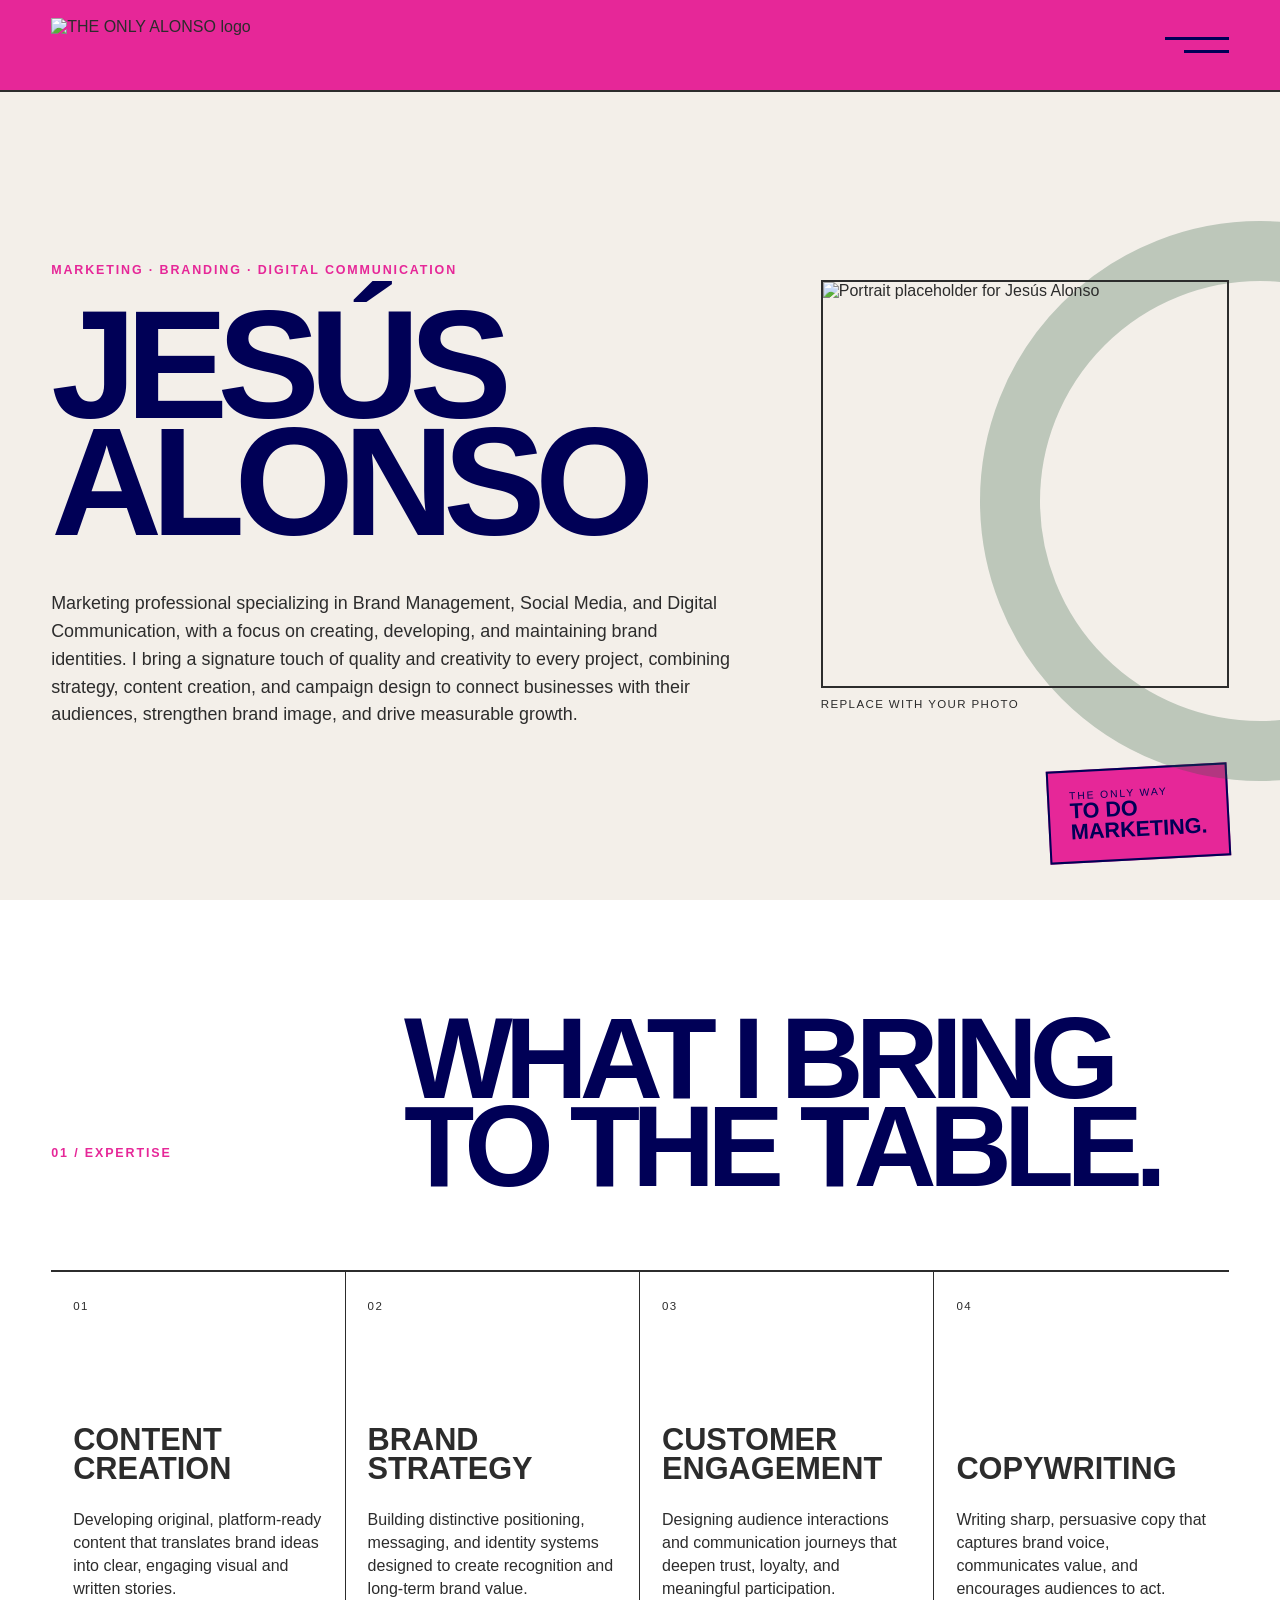
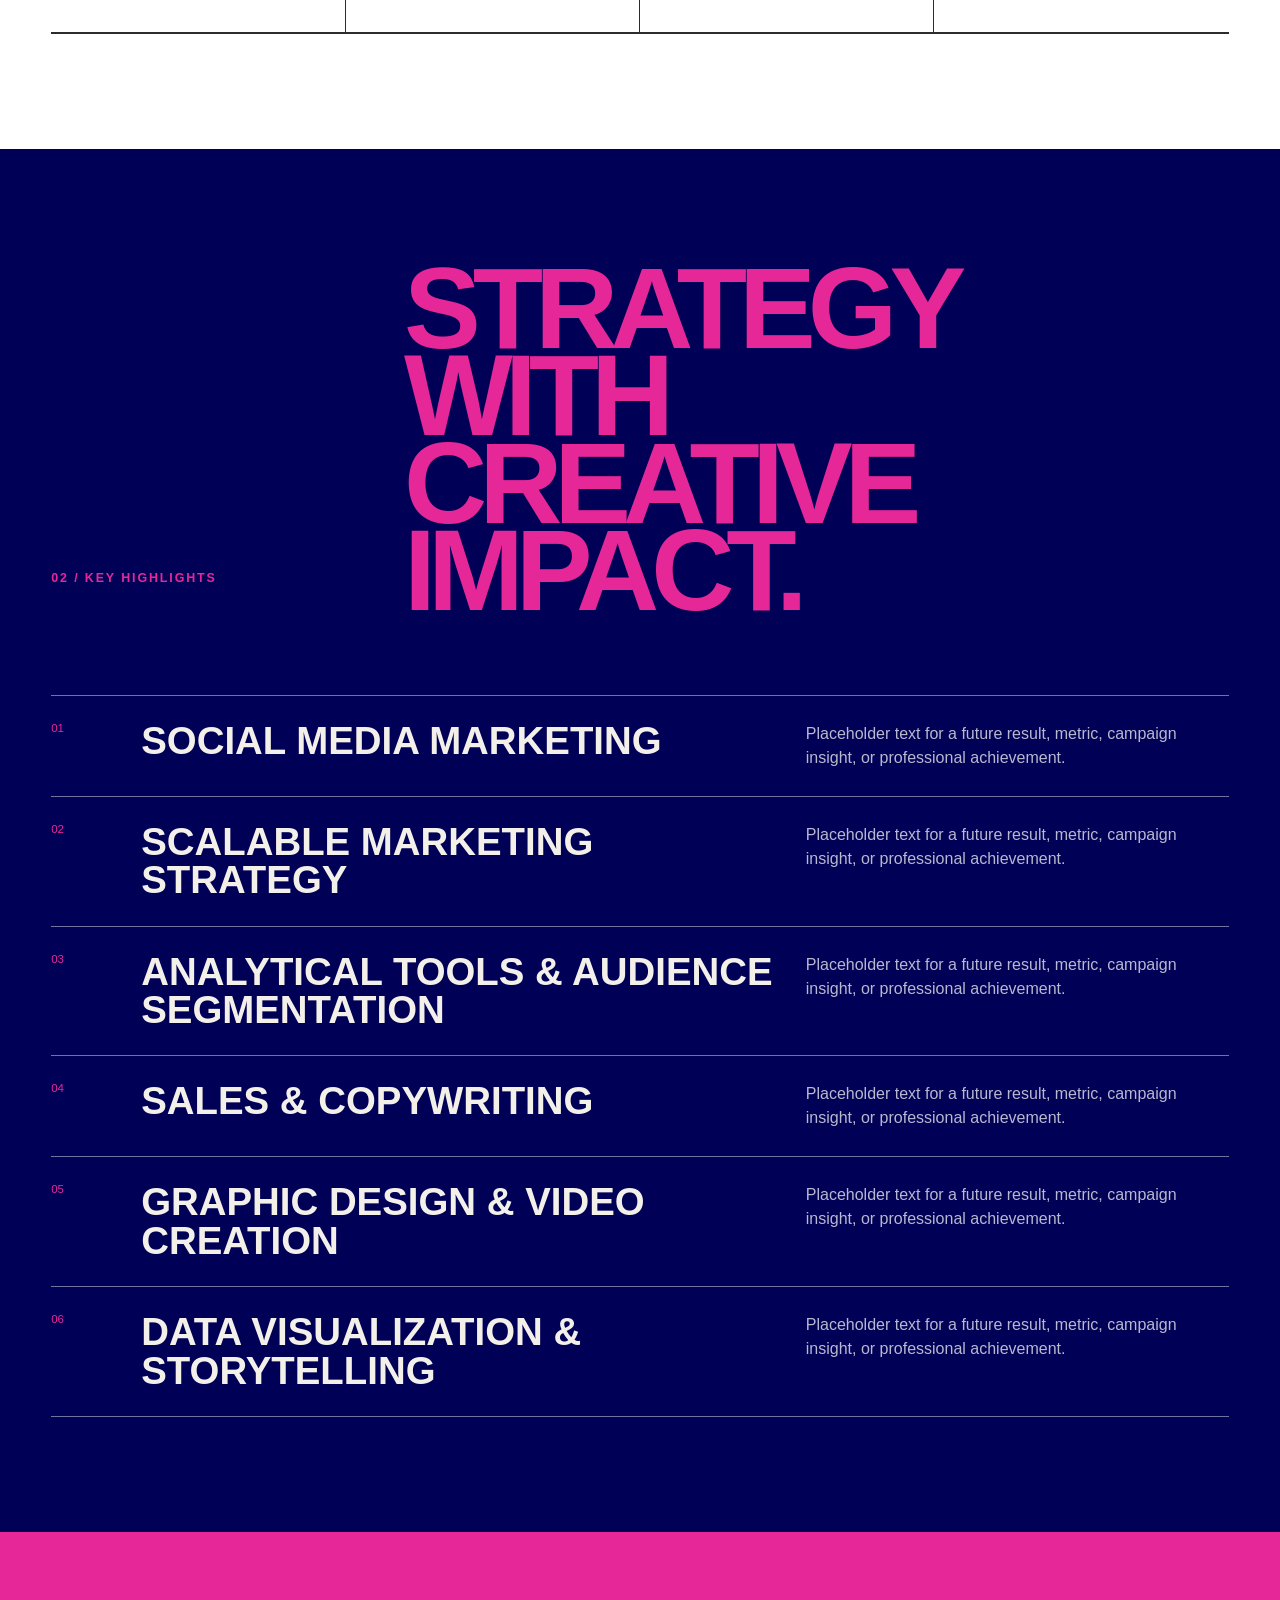
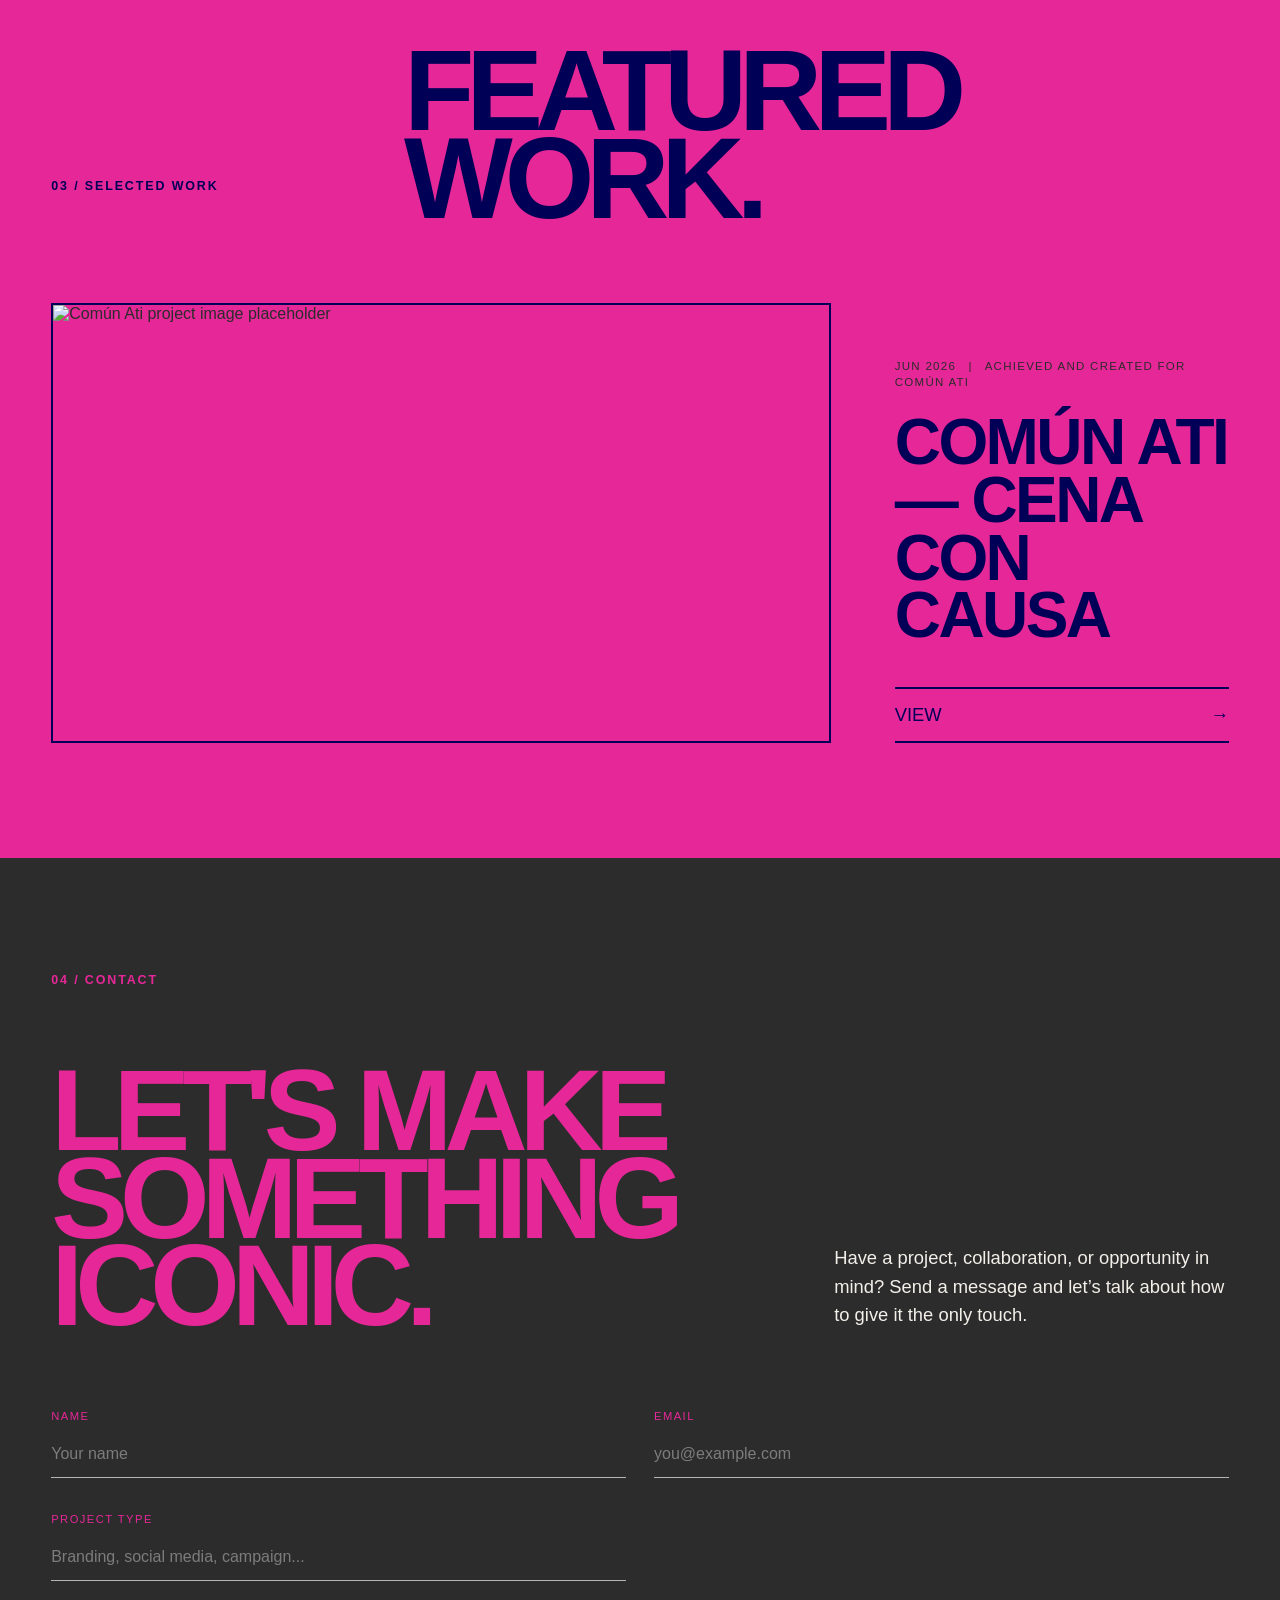
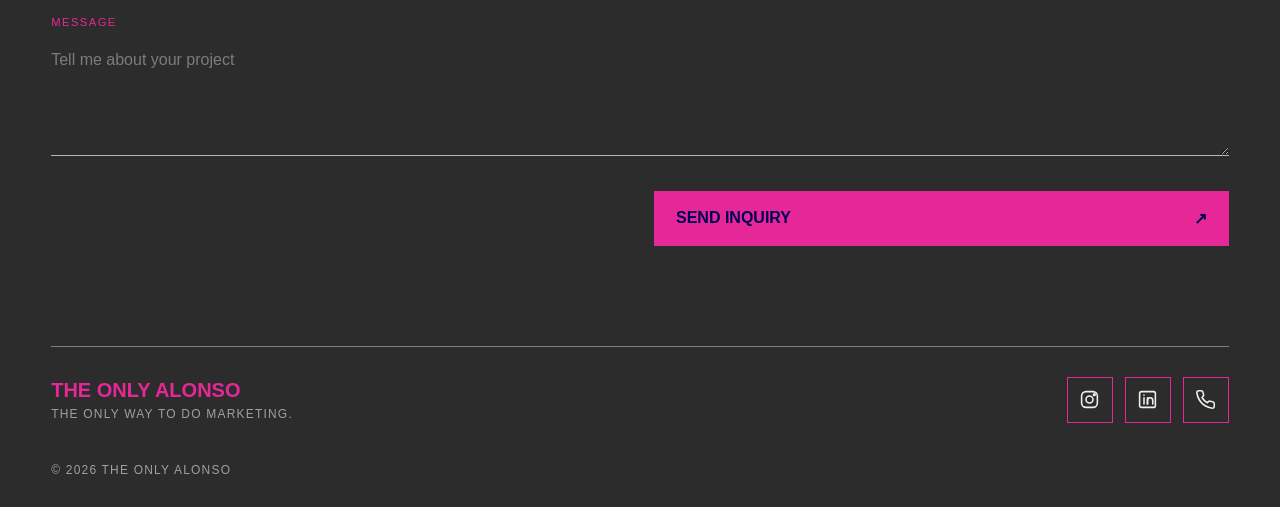
==== index.html @ 2a0485bc "Add files via upload" ====
<!DOCTYPE html>
<html lang="en">
<head>
    <meta charset="UTF-8">
    <meta name="viewport" content="width=device-width, initial-scale=1.0">
    <meta name="description" content="THE ONLY ALONSO — Marketing portfolio of Jesús Alonso.">
    <title>THE ONLY ALONSO | Marketing Portfolio</title>
    <link rel="icon" type="image/svg+xml" href="assets/favicon.svg">
    <link rel="stylesheet" href="styles.css">
</head>
<body>
    <header class="site-header">
        <a class="brand-mark" href="#home" aria-label="THE ONLY ALONSO home">
            <img src="assets/logo-placeholder.svg" alt="THE ONLY ALONSO logo">
        </a>

        <button class="menu-toggle" type="button" aria-label="Open menu" aria-expanded="false" aria-controls="site-menu">
            <span></span>
            <span></span>
        </button>

        <nav class="site-menu" id="site-menu" aria-hidden="true">
            <div class="menu-top">
                <p>THE ONLY ALONSO</p>
                <button class="menu-close" type="button" aria-label="Close menu">Close</button>
            </div>
            <div class="menu-links">
                <a href="#home">Home <span>01</span></a>
                <a href="#about">About <span>02</span></a>
                <a href="#media">Media <span>03</span></a>
                <a href="#work">My Work <span>04</span></a>
            </div>
            <p class="menu-slogan">The only way to do marketing.</p>
        </nav>
    </header>

    <main>
        <section class="hero section-shell" id="home">
            <div class="hero-copy">
                <p class="eyebrow">Marketing · Branding · Digital Communication</p>
                <h1>Jesús<br>Alonso</h1>
                <p class="hero-description">
                    Marketing professional specializing in Brand Management, Social Media, and Digital Communication, with a focus on creating, developing, and maintaining brand identities. I bring a signature touch of quality and creativity to every project, combining strategy, content creation, and campaign design to connect businesses with their audiences, strengthen brand image, and drive measurable growth.
                </p>
            </div>

            <div class="hero-image">
                <img src="assets/profile-placeholder.svg" alt="Portrait placeholder for Jesús Alonso">
                <span>Replace with your photo</span>
            </div>

            <div class="hero-stamp" aria-hidden="true">
                <span>THE ONLY WAY</span>
                <strong>TO DO<br>MARKETING.</strong>
            </div>
        </section>

        <section class="skills section-shell" id="about">
            <div class="section-heading">
                <p class="section-number">01 / Expertise</p>
                <h2>What I bring<br>to the table.</h2>
            </div>

            <div class="skills-grid">
                <article class="skill-card">
                    <span>01</span>
                    <h3>Content Creation</h3>
                    <p>Developing original, platform-ready content that translates brand ideas into clear, engaging visual and written stories.</p>
                </article>
                <article class="skill-card">
                    <span>02</span>
                    <h3>Brand Strategy</h3>
                    <p>Building distinctive positioning, messaging, and identity systems designed to create recognition and long-term brand value.</p>
                </article>
                <article class="skill-card">
                    <span>03</span>
                    <h3>Customer Engagement</h3>
                    <p>Designing audience interactions and communication journeys that deepen trust, loyalty, and meaningful participation.</p>
                </article>
                <article class="skill-card">
                    <span>04</span>
                    <h3>Copywriting</h3>
                    <p>Writing sharp, persuasive copy that captures brand voice, communicates value, and encourages audiences to act.</p>
                </article>
            </div>
        </section>

        <section class="highlights section-shell" id="media">
            <div class="section-heading dark-heading">
                <p class="section-number">02 / Key Highlights</p>
                <h2>Strategy with<br>creative impact.</h2>
            </div>

            <div class="highlight-list">
                <article>
                    <span>01</span>
                    <div>
                        <h3>Social Media Marketing</h3>
                        <p>Placeholder text for a future result, metric, campaign insight, or professional achievement.</p>
                    </div>
                </article>
                <article>
                    <span>02</span>
                    <div>
                        <h3>Scalable Marketing Strategy</h3>
                        <p>Placeholder text for a future result, metric, campaign insight, or professional achievement.</p>
                    </div>
                </article>
                <article>
                    <span>03</span>
                    <div>
                        <h3>Analytical Tools & Audience Segmentation</h3>
                        <p>Placeholder text for a future result, metric, campaign insight, or professional achievement.</p>
                    </div>
                </article>
                <article>
                    <span>04</span>
                    <div>
                        <h3>Sales & Copywriting</h3>
                        <p>Placeholder text for a future result, metric, campaign insight, or professional achievement.</p>
                    </div>
                </article>
                <article>
                    <span>05</span>
                    <div>
                        <h3>Graphic Design & Video Creation</h3>
                        <p>Placeholder text for a future result, metric, campaign insight, or professional achievement.</p>
                    </div>
                </article>
                <article>
                    <span>06</span>
                    <div>
                        <h3>Data Visualization & Storytelling</h3>
                        <p>Placeholder text for a future result, metric, campaign insight, or professional achievement.</p>
                    </div>
                </article>
            </div>
        </section>

        <section class="work section-shell" id="work">
            <div class="section-heading">
                <p class="section-number">03 / Selected Work</p>
                <h2>Featured<br>work.</h2>
            </div>

            <article class="featured-project">
                <a class="project-image" href="comun-ati.html" aria-label="View Común Ati - Cena con causa project">
                    <img src="assets/project-placeholder.svg" alt="Común Ati project image placeholder">
                </a>
                <div class="project-details">
                    <p class="project-meta">JUN 2026 <span>|</span> Achieved and created for Común Ati</p>
                    <h3>Común Ati — Cena con causa</h3>
                    <a class="project-link" href="comun-ati.html">View <span>→</span></a>
                </div>
            </article>
        </section>

        <section class="contact section-shell" id="contact">
            <div class="contact-intro">
                <p class="section-number">04 / Contact</p>
                <h2>Let's make<br>something iconic.</h2>
                <p>Have a project, collaboration, or opportunity in mind? Send a message and let’s talk about how to give it the only touch.</p>
            </div>

            <form class="contact-form" action="https://formspree.io/f/your-form-id" method="POST">
                <label>
                    <span>Name</span>
                    <input type="text" name="name" placeholder="Your name" required>
                </label>
                <label>
                    <span>Email</span>
                    <input type="email" name="email" placeholder="you@example.com" required>
                </label>
                <label>
                    <span>Project type</span>
                    <input type="text" name="project" placeholder="Branding, social media, campaign...">
                </label>
                <label>
                    <span>Message</span>
                    <textarea name="message" rows="5" placeholder="Tell me about your project" required></textarea>
                </label>
                <button type="submit">Send inquiry <span>↗</span></button>
            </form>

            <footer class="site-footer">
                <div class="footer-brand">
                    <strong>THE ONLY ALONSO</strong>
                    <span>The only way to do marketing.</span>
                </div>
                <div class="footer-links">
                    <a href="https://www.instagram.com/theonlyalonso/" target="_blank" rel="noopener noreferrer" aria-label="Instagram">
                        <svg viewBox="0 0 24 24" aria-hidden="true"><rect x="3" y="3" width="18" height="18" rx="5"></rect><circle cx="12" cy="12" r="4"></circle><circle cx="17.5" cy="6.5" r="1"></circle></svg>
                    </a>
                    <a href="https://www.linkedin.com/in/theonlyalonso/" target="_blank" rel="noopener noreferrer" aria-label="LinkedIn">
                        <svg viewBox="0 0 24 24" aria-hidden="true"><rect x="3" y="3" width="18" height="18" rx="2"></rect><line x1="8" y1="10" x2="8" y2="17"></line><line x1="8" y1="7" x2="8" y2="7.1"></line><path d="M12 17v-4a3 3 0 0 1 6 0v4"></path><line x1="12" y1="10" x2="12" y2="17"></line></svg>
                    </a>
                    <a href="tel:+520000000000" aria-label="Phone">
                        <svg viewBox="0 0 24 24" aria-hidden="true"><path d="M22 16.92v3a2 2 0 0 1-2.18 2 19.79 19.79 0 0 1-8.63-3.07 19.5 19.5 0 0 1-6-6A19.79 19.79 0 0 1 2.12 4.18 2 2 0 0 1 4.11 2h3a2 2 0 0 1 2 1.72c.12.9.33 1.78.62 2.63a2 2 0 0 1-.45 2.11L8 9.73a16 16 0 0 0 6 6l1.27-1.27a2 2 0 0 1 2.11-.45c.85.29 1.73.5 2.63.62A2 2 0 0 1 22 16.92z"></path></svg>
                    </a>
                </div>
                <p class="copyright">© <span id="year"></span> THE ONLY ALONSO</p>
            </footer>
        </section>
    </main>

    <script src="script.js"></script>
</body>
</html>
---- styles.css ----
@font-face {
    font-family: "Neue Montreal";
    src: local("Neue Montreal");
    font-weight: 100 900;
    font-style: normal;
}

:root {
    --brand-pink: #e62798;
    --deep-blue: #000056;
    --charcoal: #2c2c2c;
    --forest: #2f5f42;
    --off-white: #f3efe9;
    --white: #ffffff;
    --black: #0b0b0b;
    --header-height: 92px;
    --page-padding: clamp(22px, 4vw, 64px);
}

* {
    box-sizing: border-box;
}

html {
    scroll-behavior: smooth;
}

body {
    margin: 0;
    background: var(--off-white);
    color: var(--charcoal);
    font-family: "Neue Montreal", "Helvetica Neue", Helvetica, Arial, sans-serif;
    overflow-x: hidden;
}

body.menu-open {
    overflow: hidden;
}

a {
    color: inherit;
    text-decoration: none;
}

img {
    display: block;
    width: 100%;
}

button,
input,
textarea {
    font: inherit;
}

.site-header {
    position: sticky;
    top: 0;
    z-index: 1000;
    height: var(--header-height);
    padding: 14px var(--page-padding);
    background: var(--brand-pink);
    display: flex;
    align-items: center;
    justify-content: space-between;
    border-bottom: 2px solid var(--charcoal);
}

.brand-mark {
    width: clamp(150px, 18vw, 250px);
}

.brand-mark img {
    height: 54px;
    width: auto;
}

.menu-toggle {
    width: 64px;
    height: 52px;
    padding: 0;
    border: 0;
    background: transparent;
    display: grid;
    align-content: center;
    gap: 10px;
    cursor: pointer;
}

.menu-toggle span {
    display: block;
    width: 100%;
    height: 3px;
    background: var(--deep-blue);
}

.menu-toggle span:last-child {
    width: 70%;
    justify-self: end;
}

.site-menu {
    position: fixed;
    inset: 0;
    z-index: 1100;
    background: var(--deep-blue);
    color: var(--off-white);
    padding: 28px var(--page-padding) 42px;
    display: flex;
    flex-direction: column;
    transform: translateY(-105%);
    transition: transform 0.55s cubic-bezier(.76, 0, .24, 1);
}

.site-menu.is-open {
    transform: translateY(0);
}

.menu-top {
    display: flex;
    justify-content: space-between;
    align-items: center;
    color: var(--brand-pink);
    font-size: 0.8rem;
    text-transform: uppercase;
    letter-spacing: 0.15em;
}

.menu-close {
    border: 1px solid var(--brand-pink);
    background: transparent;
    color: var(--brand-pink);
    padding: 10px 16px;
    cursor: pointer;
    text-transform: uppercase;
}

.menu-links {
    margin: auto 0;
    display: grid;
}

.menu-links a {
    display: flex;
    justify-content: space-between;
    align-items: baseline;
    padding: 12px 0;
    border-bottom: 1px solid rgba(255,255,255,.3);
    font-size: clamp(2.7rem, 8vw, 7.5rem);
    line-height: .95;
    letter-spacing: -.055em;
    text-transform: uppercase;
}

.menu-links a:hover {
    color: var(--brand-pink);
    padding-left: 2vw;
}

.menu-links span {
    font-size: .8rem;
    letter-spacing: .1em;
}

.menu-slogan {
    margin: 0;
    color: var(--brand-pink);
    text-transform: uppercase;
    letter-spacing: .12em;
}

.section-shell {
    padding: clamp(72px, 9vw, 150px) var(--page-padding);
    scroll-margin-top: var(--header-height);
}

.hero {
    min-height: calc(100vh - var(--header-height));
    position: relative;
    display: grid;
    grid-template-columns: minmax(0, 1.25fr) minmax(280px, .75fr);
    align-items: center;
    gap: clamp(36px, 7vw, 110px);
    background: var(--off-white);
    overflow: hidden;
}

.hero::after {
    content: "";
    position: absolute;
    width: 440px;
    height: 440px;
    right: -260px;
    top: 16%;
    border: 60px solid var(--forest);
    border-radius: 50%;
    opacity: .28;
}

.eyebrow,
.section-number {
    margin: 0 0 30px;
    color: var(--brand-pink);
    font-size: .78rem;
    font-weight: 700;
    letter-spacing: .15em;
    text-transform: uppercase;
}

.hero h1,
.section-heading h2,
.contact-intro h2 {
    margin: 0;
    color: var(--deep-blue);
    font-size: clamp(4.8rem, 12vw, 11rem);
    line-height: .76;
    letter-spacing: -.07em;
    text-transform: uppercase;
}

.hero-description {
    max-width: 760px;
    margin: 50px 0 0;
    font-size: clamp(1rem, 1.4vw, 1.3rem);
    line-height: 1.55;
}

.hero-image {
    position: relative;
    z-index: 1;
}

.hero-image img {
    aspect-ratio: 1 / 1;
    object-fit: cover;
    border: 2px solid var(--charcoal);
}

.hero-image span {
    display: inline-block;
    margin-top: 10px;
    font-size: .72rem;
    letter-spacing: .12em;
    text-transform: uppercase;
}

.hero-stamp {
    position: absolute;
    right: var(--page-padding);
    bottom: 40px;
    background: var(--brand-pink);
    color: var(--deep-blue);
    padding: 18px 20px;
    transform: rotate(-3deg);
    border: 2px solid var(--deep-blue);
}

.hero-stamp span {
    display: block;
    font-size: .65rem;
    letter-spacing: .18em;
}

.hero-stamp strong {
    font-size: 1.35rem;
    line-height: .9;
}

.skills {
    background: var(--white);
}

.section-heading {
    display: grid;
    grid-template-columns: .55fr 1.45fr;
    gap: 40px;
    align-items: end;
    margin-bottom: 80px;
}

.section-heading h2,
.contact-intro h2 {
    font-size: clamp(4rem, 9vw, 8rem);
}

.skills-grid {
    display: grid;
    grid-template-columns: repeat(4, 1fr);
    border-top: 2px solid var(--charcoal);
    border-bottom: 2px solid var(--charcoal);
}

.skill-card {
    min-height: 360px;
    padding: 28px 22px 32px;
    border-right: 1px solid var(--charcoal);
    display: flex;
    flex-direction: column;
    transition: background .3s, color .3s;
}

.skill-card:last-child {
    border-right: 0;
}

.skill-card:hover {
    background: var(--brand-pink);
    color: var(--deep-blue);
}

.skill-card > span {
    font-size: .72rem;
    letter-spacing: .12em;
}

.skill-card h3 {
    margin: auto 0 24px;
    font-size: clamp(1.7rem, 2.4vw, 2.7rem);
    line-height: .95;
    text-transform: uppercase;
}

.skill-card p {
    margin: 0;
    line-height: 1.45;
}

.highlights {
    background: var(--deep-blue);
    color: var(--off-white);
}

.dark-heading h2 {
    color: var(--brand-pink);
}

.highlight-list {
    border-top: 1px solid rgba(255,255,255,.45);
}

.highlight-list article {
    display: grid;
    grid-template-columns: 70px minmax(0, 1fr);
    gap: 20px;
    padding: 26px 0;
    border-bottom: 1px solid rgba(255,255,255,.45);
}

.highlight-list article > span {
    color: var(--brand-pink);
    font-size: .72rem;
}

.highlight-list article div {
    display: grid;
    grid-template-columns: 1.2fr .8fr;
    gap: 30px;
    align-items: start;
}

.highlight-list h3 {
    margin: 0;
    font-size: clamp(1.5rem, 3vw, 3.25rem);
    line-height: 1;
    text-transform: uppercase;
}

.highlight-list p {
    margin: 0;
    max-width: 440px;
    line-height: 1.5;
    color: rgba(255,255,255,.72);
}

.work {
    background: var(--brand-pink);
}

.work .section-number {
    color: var(--deep-blue);
}

.featured-project {
    display: grid;
    grid-template-columns: 1.4fr .6fr;
    gap: clamp(28px, 5vw, 70px);
    align-items: end;
}

.project-image {
    display: block;
    overflow: hidden;
    border: 2px solid var(--deep-blue);
}

.project-image img {
    aspect-ratio: 16 / 9;
    object-fit: cover;
    transition: transform .6s cubic-bezier(.2,.7,.2,1);
}

.project-image:hover img {
    transform: scale(1.035);
}

.project-meta {
    margin: 0 0 24px;
    font-size: .72rem;
    line-height: 1.4;
    letter-spacing: .11em;
    text-transform: uppercase;
}

.project-meta span {
    padding: 0 8px;
}

.project-details h3 {
    margin: 0 0 42px;
    color: var(--deep-blue);
    font-size: clamp(2.4rem, 5vw, 5.4rem);
    line-height: .9;
    letter-spacing: -.04em;
    text-transform: uppercase;
}

.project-link {
    display: flex;
    justify-content: space-between;
    padding: 15px 0;
    border-top: 2px solid var(--deep-blue);
    border-bottom: 2px solid var(--deep-blue);
    color: var(--deep-blue);
    font-size: 1.15rem;
    text-transform: uppercase;
}

.project-link span {
    transition: transform .25s;
}

.project-link:hover span {
    transform: translateX(8px);
}

.contact {
    padding-bottom: 30px;
    background: var(--charcoal);
    color: var(--off-white);
}

.contact-intro {
    display: grid;
    grid-template-columns: 1.3fr .7fr;
    gap: 50px;
    align-items: end;
    margin-bottom: 80px;
}

.contact-intro .section-number {
    grid-column: 1 / -1;
}

.contact-intro h2 {
    color: var(--brand-pink);
}

.contact-intro > p:last-child {
    margin: 0;
    max-width: 500px;
    font-size: 1.15rem;
    line-height: 1.55;
}

.contact-form {
    display: grid;
    grid-template-columns: 1fr 1fr;
    gap: 35px 28px;
    margin-bottom: 100px;
}

.contact-form label {
    display: grid;
    gap: 9px;
}

.contact-form label:nth-child(4) {
    grid-column: 1 / -1;
}

.contact-form label span {
    color: var(--brand-pink);
    font-size: .7rem;
    letter-spacing: .13em;
    text-transform: uppercase;
}

.contact-form input,
.contact-form textarea {
    width: 100%;
    padding: 14px 0;
    border: 0;
    border-bottom: 1px solid rgba(255,255,255,.65);
    border-radius: 0;
    outline: 0;
    background: transparent;
    color: var(--off-white);
    resize: vertical;
}

.contact-form input:focus,
.contact-form textarea:focus {
    border-bottom-color: var(--brand-pink);
}

.contact-form input::placeholder,
.contact-form textarea::placeholder {
    color: rgba(255,255,255,.38);
}

.contact-form button {
    grid-column: 2;
    border: 0;
    padding: 18px 22px;
    background: var(--brand-pink);
    color: var(--deep-blue);
    font-weight: 700;
    display: flex;
    justify-content: space-between;
    cursor: pointer;
    text-transform: uppercase;
}

.site-footer {
    padding-top: 30px;
    border-top: 1px solid rgba(255,255,255,.4);
    display: grid;
    grid-template-columns: 1fr auto;
    gap: 40px;
    align-items: center;
}

.footer-brand {
    display: grid;
    gap: 5px;
}

.footer-brand strong {
    color: var(--brand-pink);
    font-size: 1.25rem;
}

.footer-brand span,
.copyright {
    color: rgba(255,255,255,.55);
    font-size: .75rem;
    text-transform: uppercase;
    letter-spacing: .1em;
}

.footer-links {
    display: flex;
    gap: 12px;
}

.footer-links a {
    width: 46px;
    height: 46px;
    border: 1px solid var(--brand-pink);
    display: grid;
    place-items: center;
    transition: background .25s, color .25s;
}

.footer-links a:hover {
    background: var(--brand-pink);
    color: var(--deep-blue);
}

.footer-links svg {
    width: 21px;
    height: 21px;
    fill: none;
    stroke: currentColor;
    stroke-width: 1.8;
    stroke-linecap: round;
    stroke-linejoin: round;
}

.copyright {
    grid-column: 1 / -1;
    margin: 0;
}

@media (max-width: 980px) {
    .hero {
        grid-template-columns: 1fr;
        align-items: start;
    }

    .hero-copy {
        order: 1;
    }

    .hero-image {
        order: 2;
        max-width: 620px;
    }

    .hero-stamp {
        display: none;
    }

    .section-heading {
        grid-template-columns: 1fr;
    }

    .skills-grid {
        grid-template-columns: 1fr 1fr;
    }

    .skill-card:nth-child(2) {
        border-right: 0;
    }

    .skill-card:nth-child(-n+2) {
        border-bottom: 1px solid var(--charcoal);
    }

    .featured-project,
    .contact-intro {
        grid-template-columns: 1fr;
    }
}

@media (max-width: 720px) {
    :root {
        --header-height: 76px;
    }

    .site-header {
        padding-top: 10px;
        padding-bottom: 10px;
    }

    .brand-mark img {
        height: 42px;
    }

    .menu-toggle {
        width: 48px;
        height: 42px;
    }

    .menu-links a {
        font-size: clamp(2.4rem, 13vw, 4.2rem);
    }

    .hero {
        padding-top: 70px;
    }

    .hero h1 {
        font-size: clamp(4rem, 22vw, 7rem);
    }

    .hero-description {
        margin-top: 36px;
    }

    .skills-grid {
        grid-template-columns: 1fr;
    }

    .skill-card,
    .skill-card:nth-child(2) {
        min-height: 290px;
        border-right: 0;
        border-bottom: 1px solid var(--charcoal);
    }

    .skill-card:last-child {
        border-bottom: 0;
    }

    .highlight-list article {
        grid-template-columns: 34px 1fr;
    }

    .highlight-list article div {
        grid-template-columns: 1fr;
    }

    .featured-project {
        gap: 30px;
    }

    .contact-form {
        grid-template-columns: 1fr;
    }

    .contact-form label:nth-child(4),
    .contact-form button {
        grid-column: 1;
    }

    .site-footer {
        grid-template-columns: 1fr;
    }

    .footer-links {
        justify-self: start;
    }
}
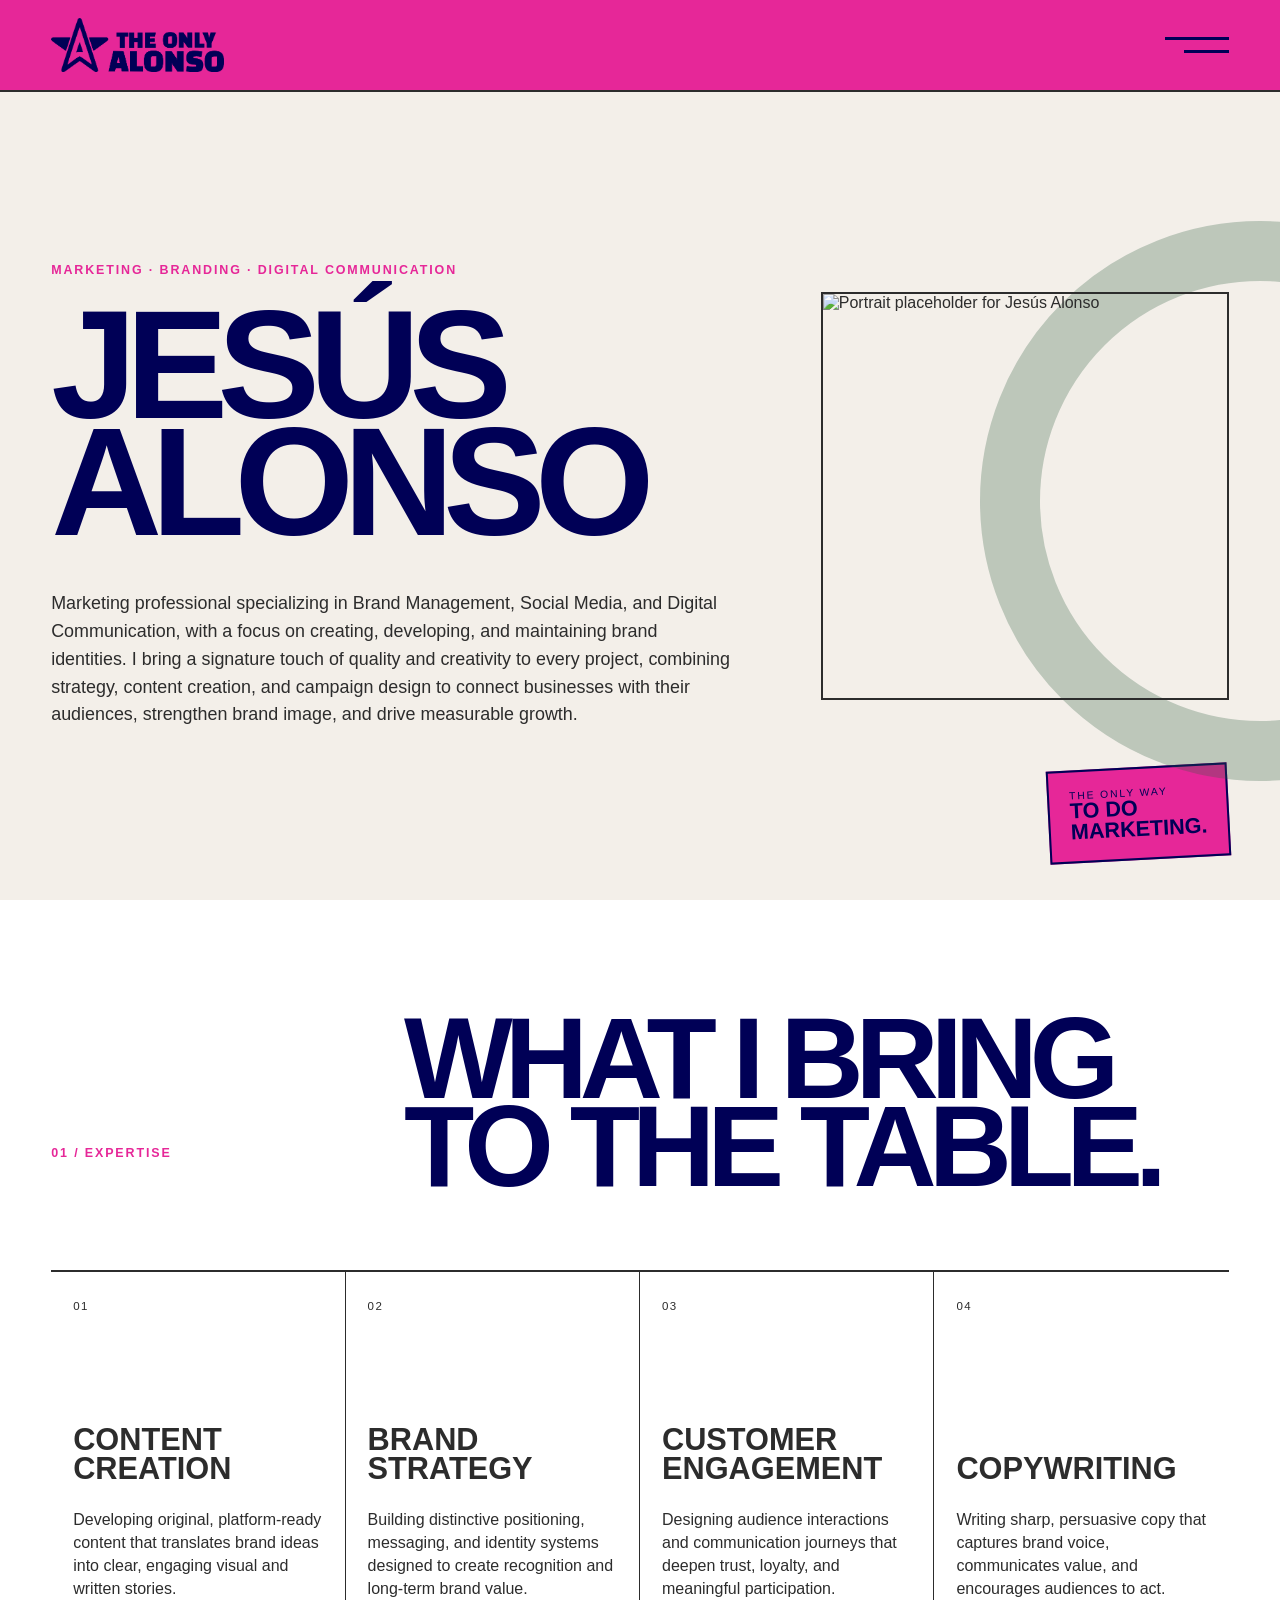
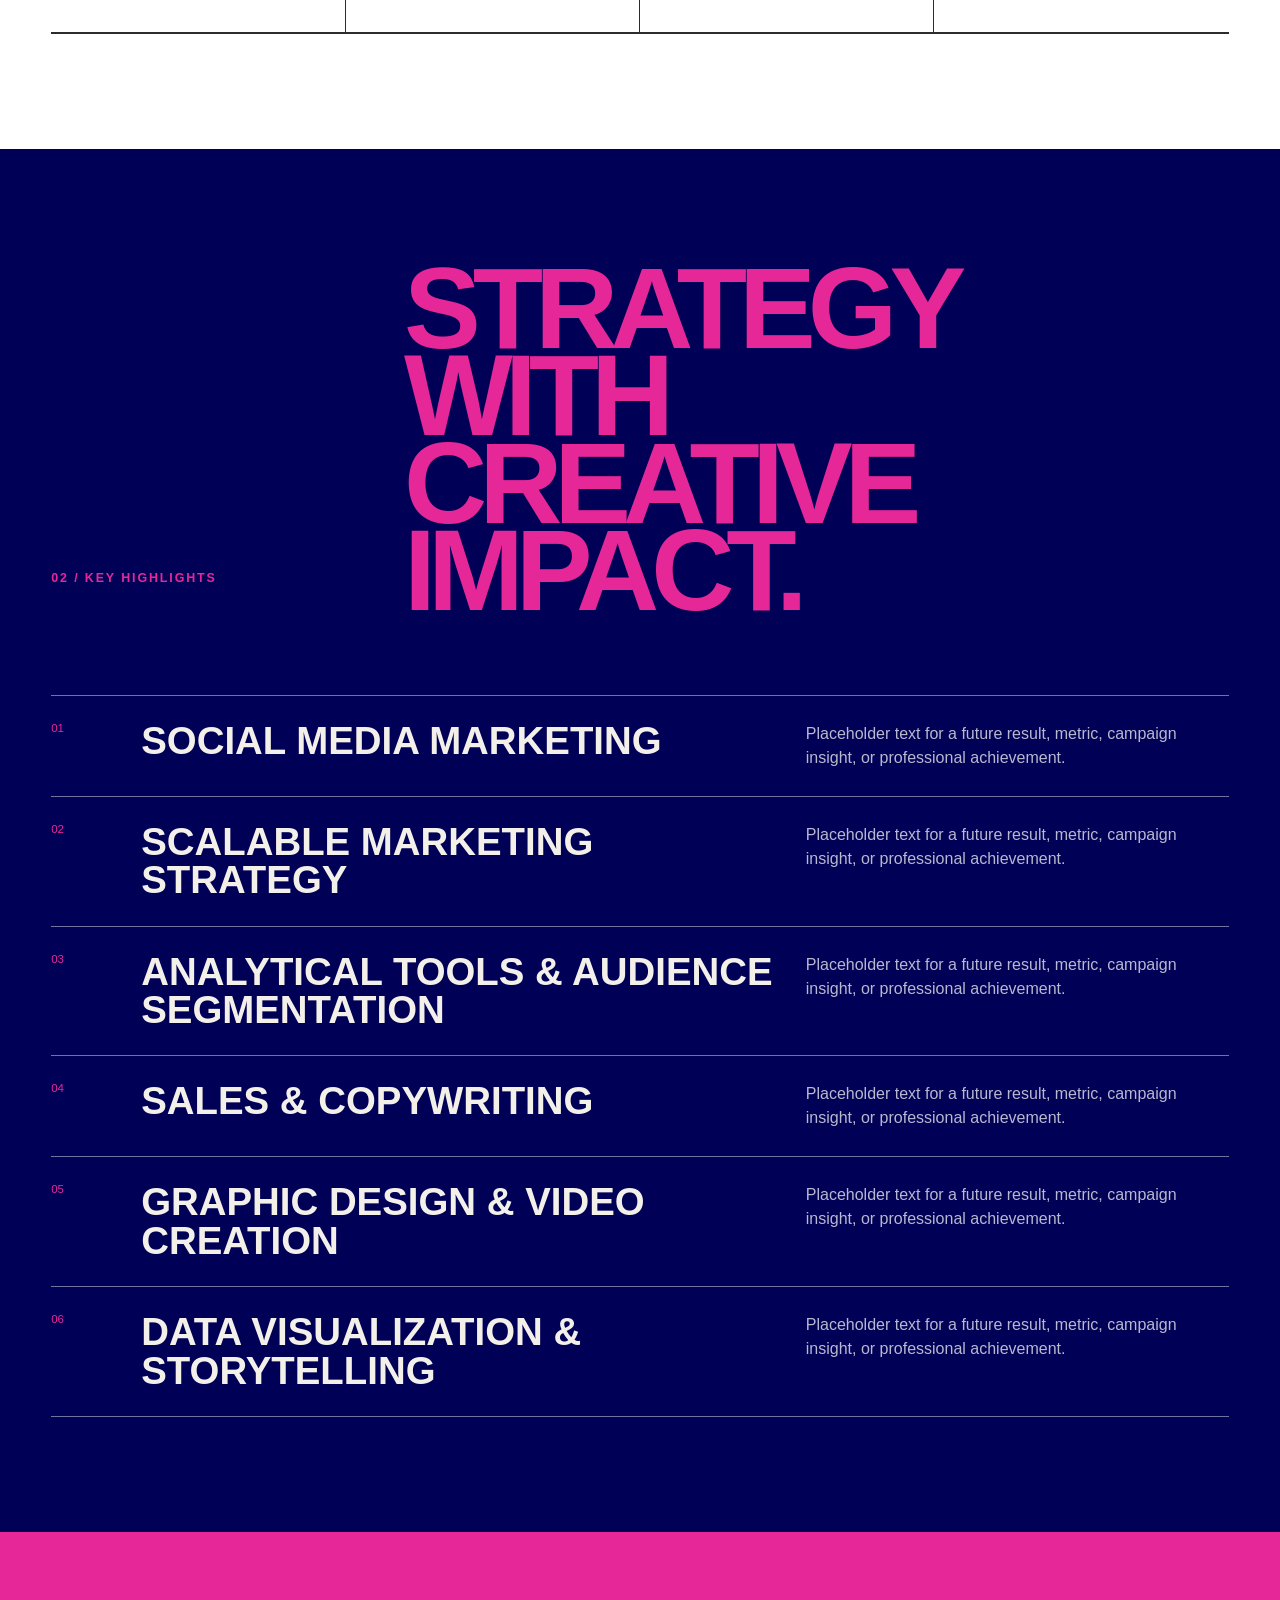
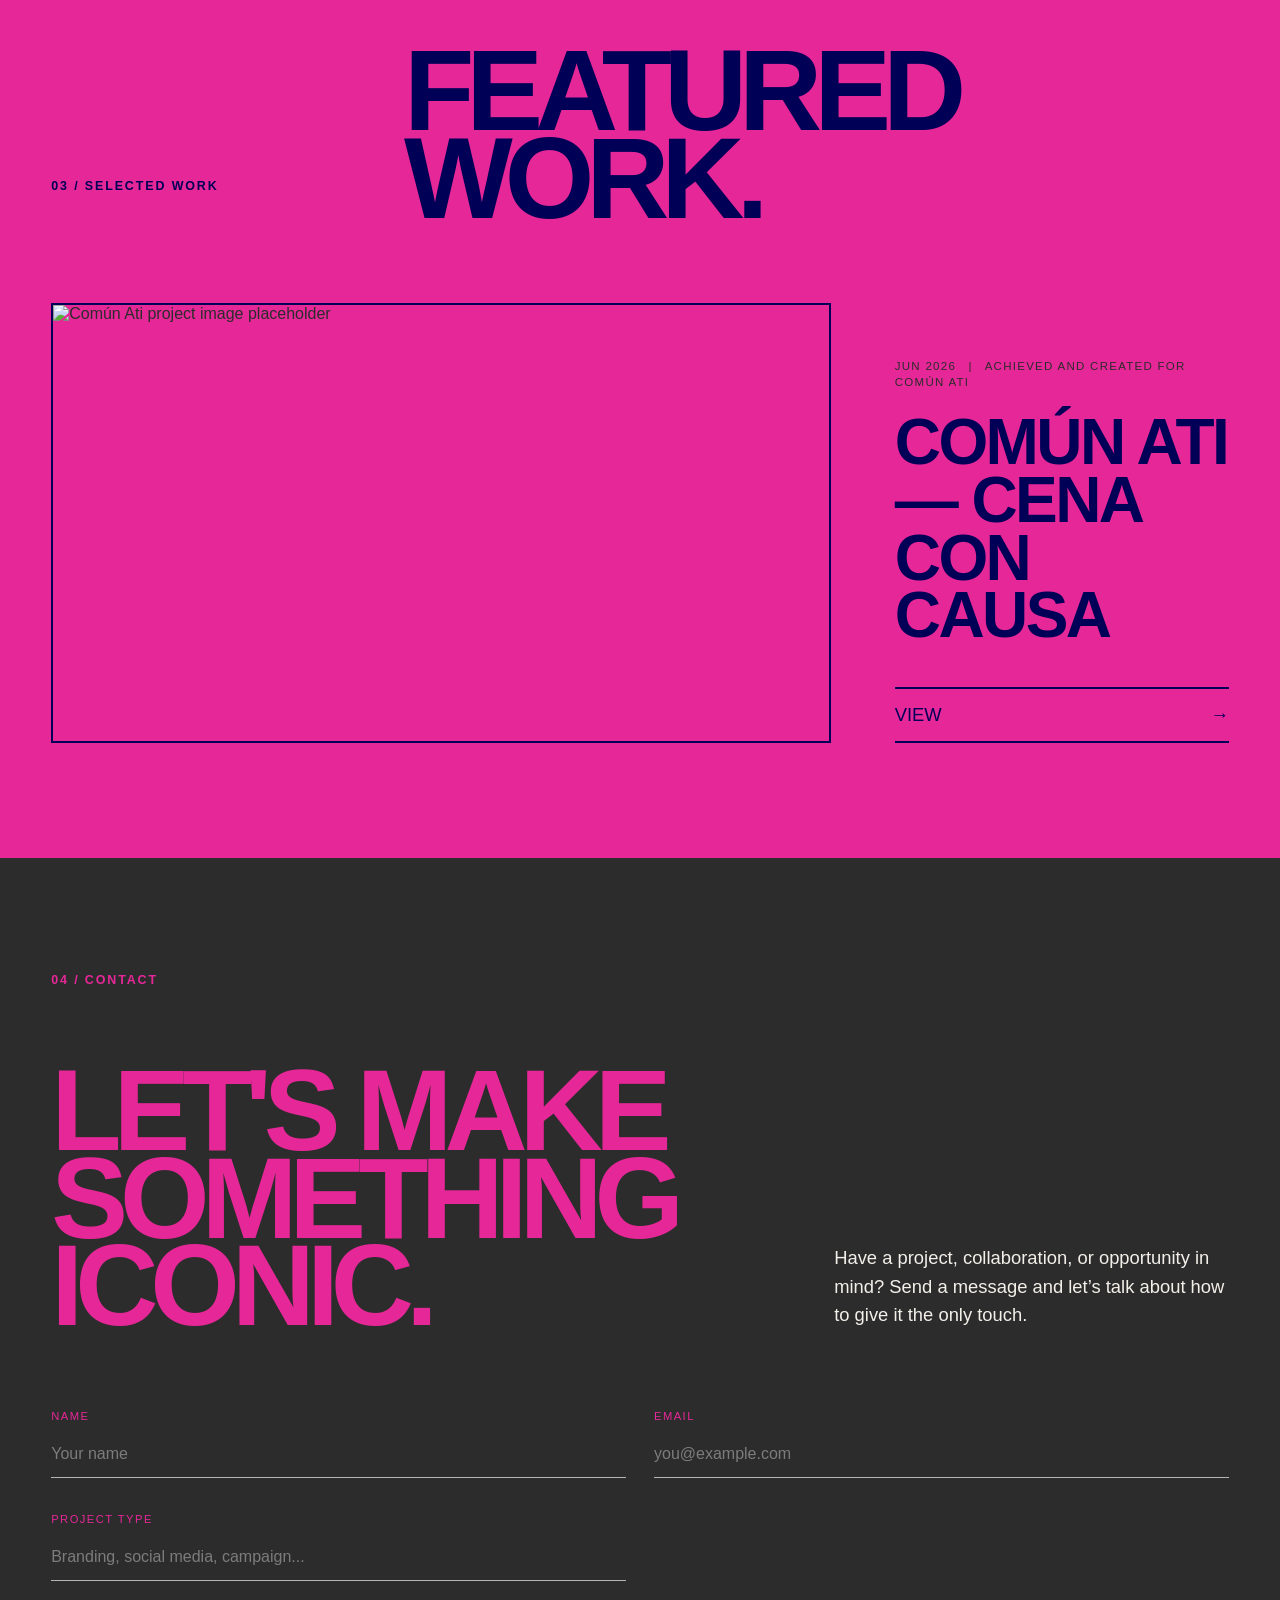
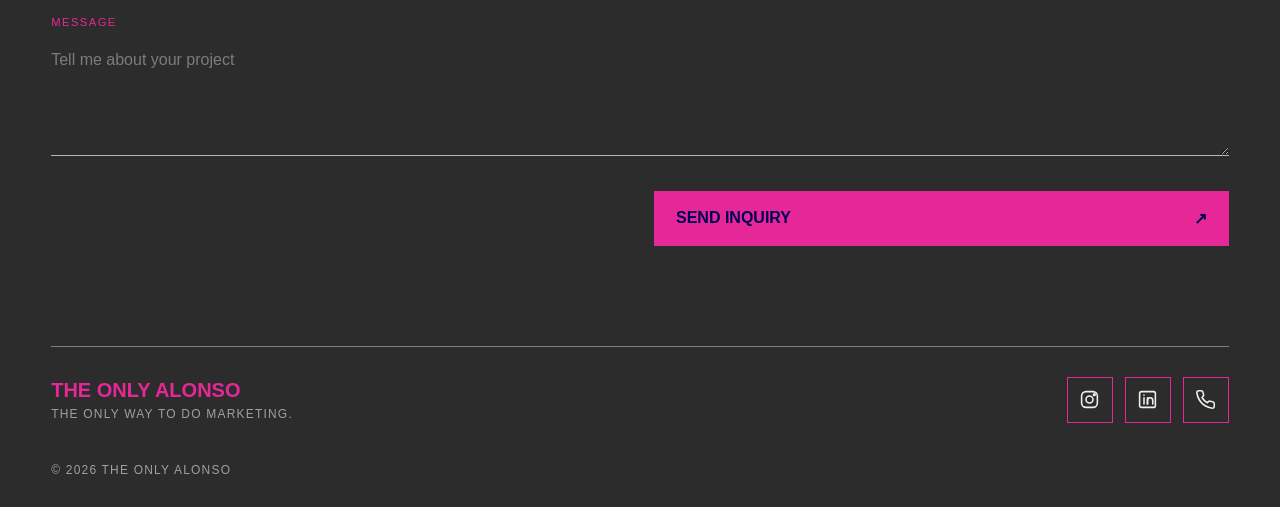
==== commit 8c2a8525: "b" ====
--- a/index.html
+++ b/index.html
@@ -5,13 +5,13 @@
     <meta name="viewport" content="width=device-width, initial-scale=1.0">
     <meta name="description" content="THE ONLY ALONSO — Marketing portfolio of Jesús Alonso.">
     <title>THE ONLY ALONSO | Marketing Portfolio</title>
-    <link rel="icon" type="image/svg+xml" href="assets/favicon.svg">
+    <link rel="icon" type="image/svg+xml" href="assets/favicon.png">
     <link rel="stylesheet" href="styles.css">
 </head>
 <body>
     <header class="site-header">
         <a class="brand-mark" href="#home" aria-label="THE ONLY ALONSO home">
-            <img src="assets/logo-placeholder.svg" alt="THE ONLY ALONSO logo">
+            <img src="assets/logo.png" alt="THE ONLY ALONSO logo">
         </a>
 
         <button class="menu-toggle" type="button" aria-label="Open menu" aria-expanded="false" aria-controls="site-menu">
@@ -46,7 +46,6 @@
 
             <div class="hero-image">
                 <img src="assets/profile-placeholder.svg" alt="Portrait placeholder for Jesús Alonso">
-                <span>Replace with your photo</span>
             </div>
 
             <div class="hero-stamp" aria-hidden="true">
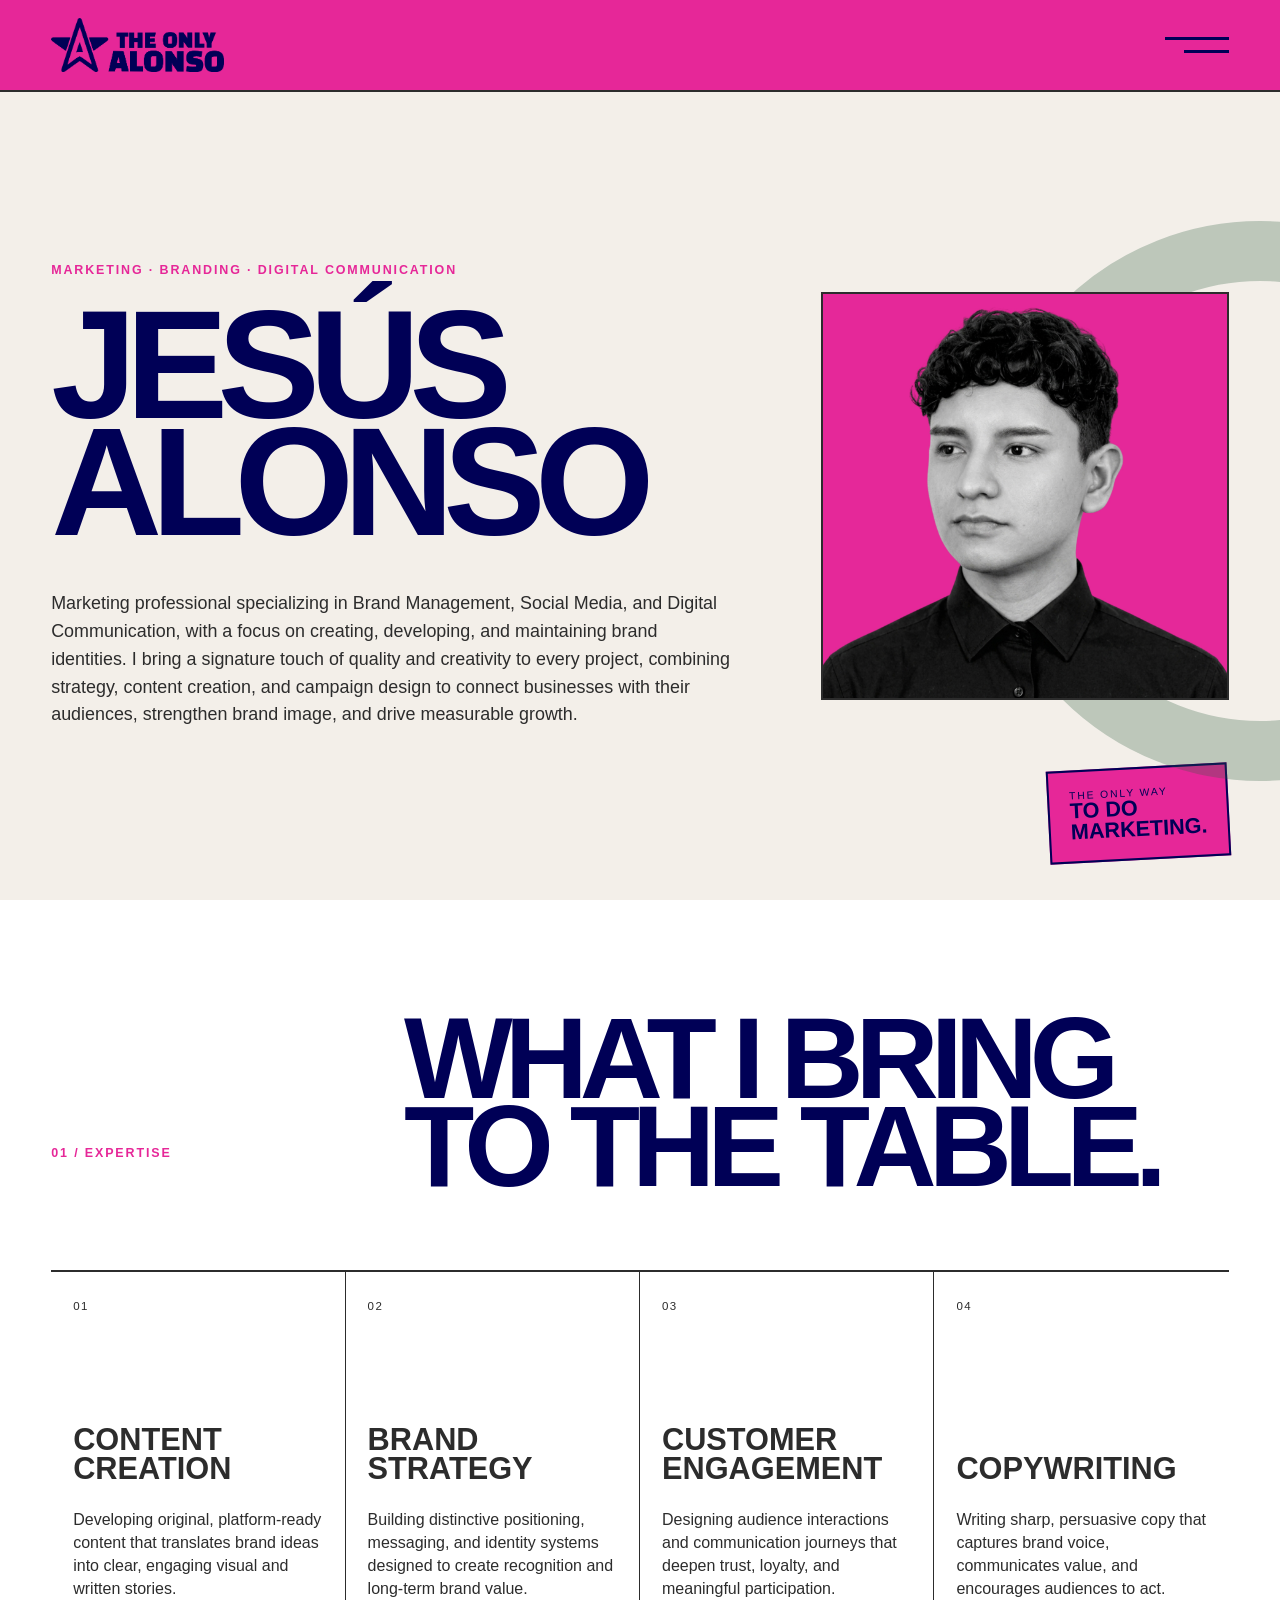
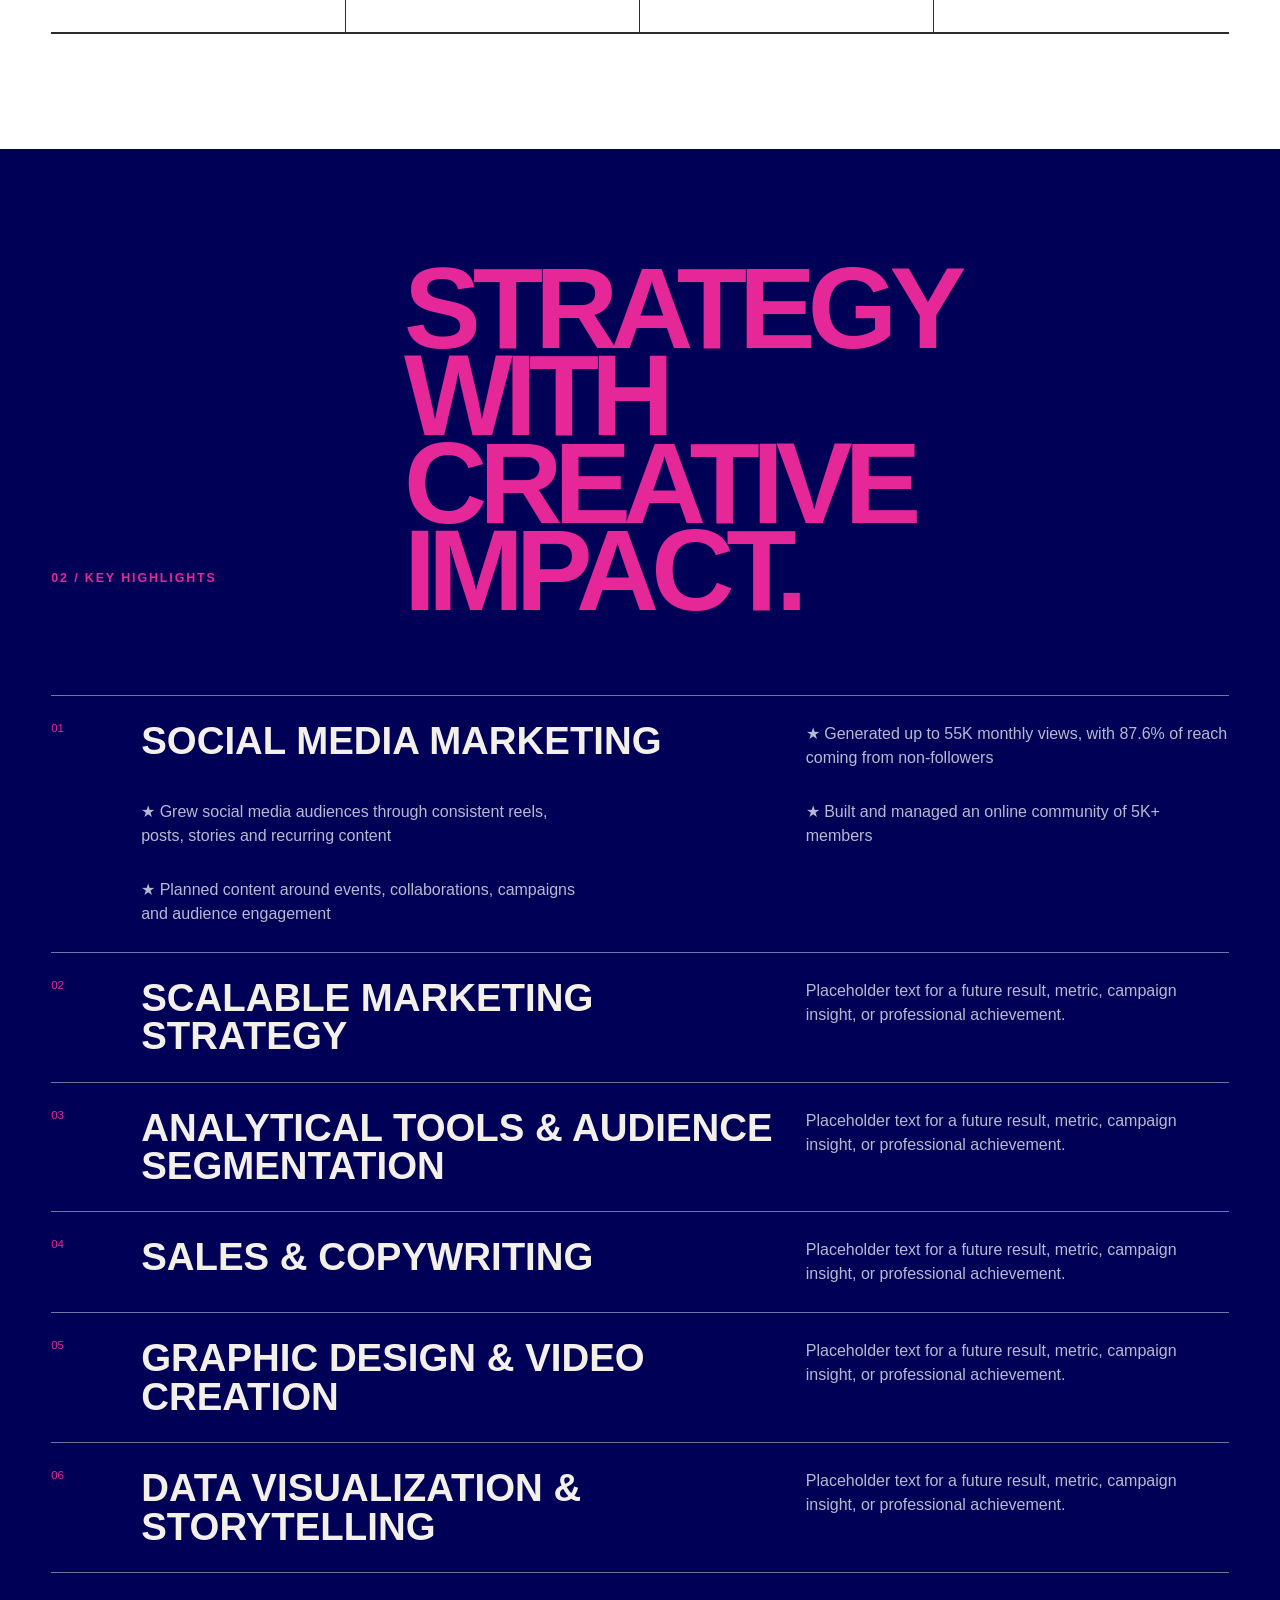
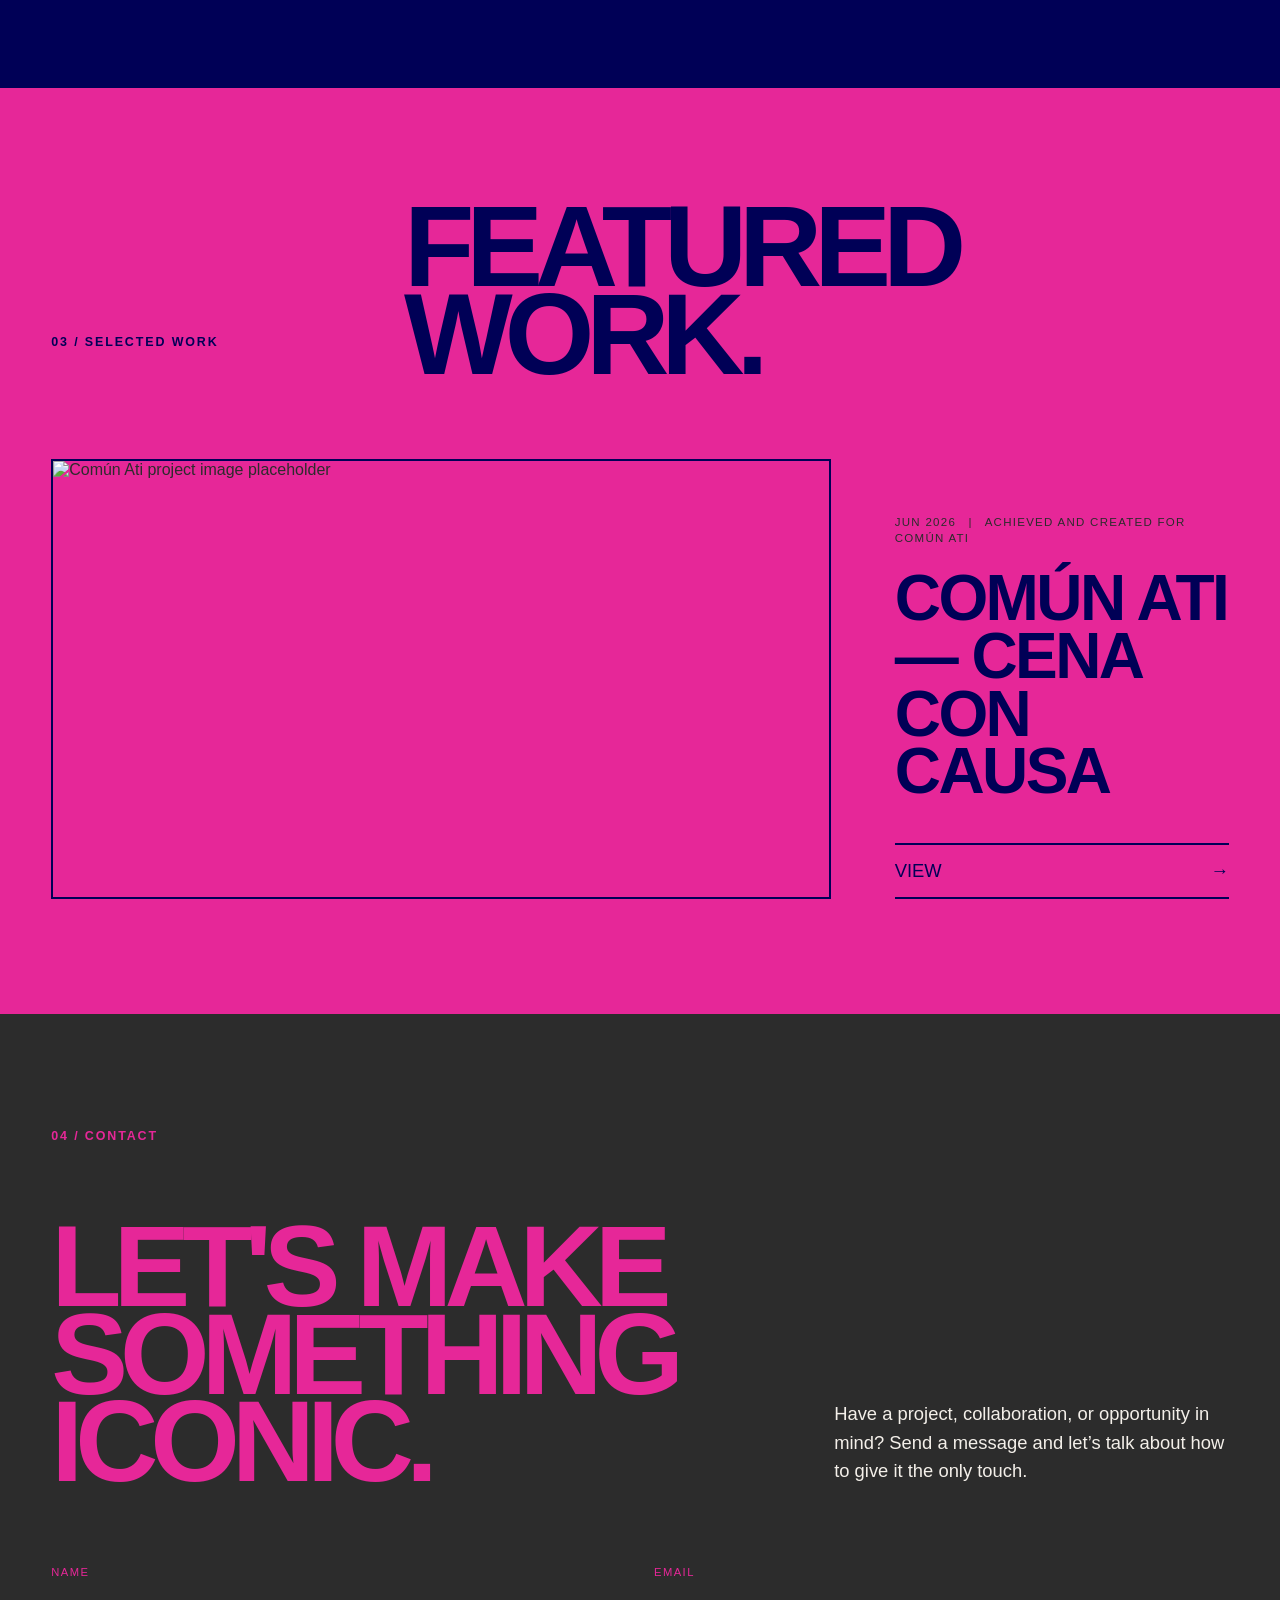
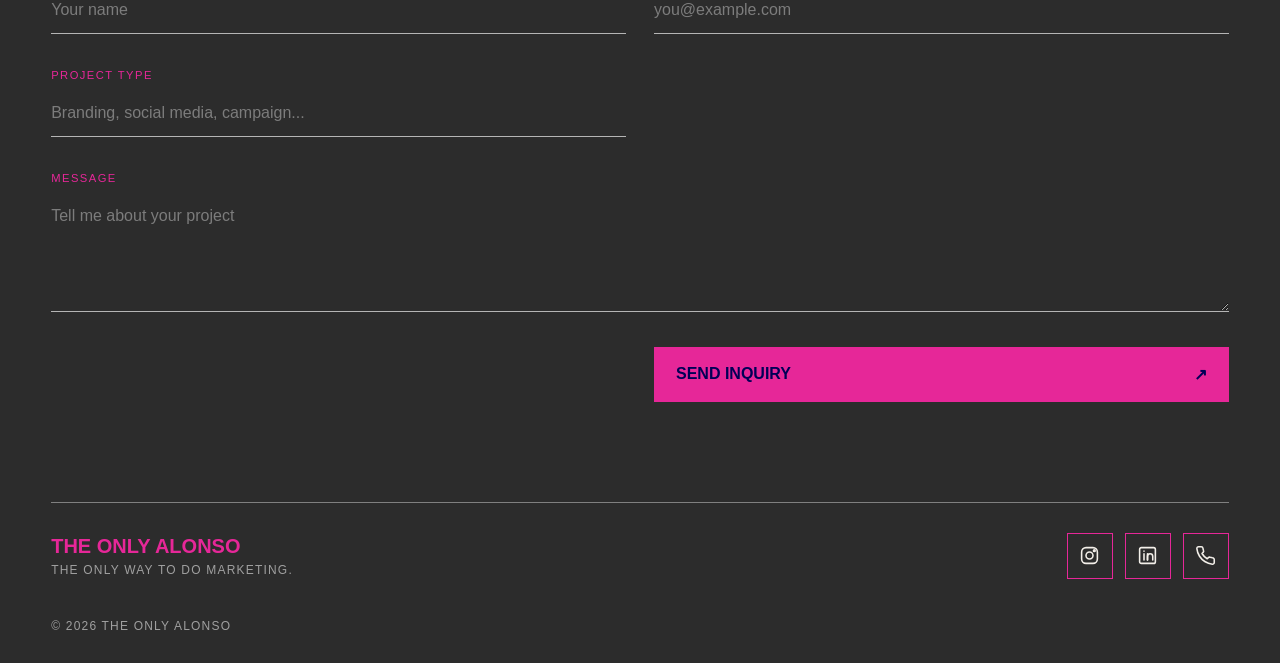
==== commit 2ee3435b: "Update index.html" ====
--- a/index.html
+++ b/index.html
@@ -45,7 +45,7 @@
             </div>
 
             <div class="hero-image">
-                <img src="assets/profile-placeholder.svg" alt="Portrait placeholder for Jesús Alonso">
+                <img src="assets/profile.png" alt="Portrait placeholder for Jesús Alonso">
             </div>
 
             <div class="hero-stamp" aria-hidden="true">
@@ -95,7 +95,10 @@
                     <span>01</span>
                     <div>
                         <h3>Social Media Marketing</h3>
-                        <p>Placeholder text for a future result, metric, campaign insight, or professional achievement.</p>
+                        <p>★ Generated up to 55K monthly views, with 87.6% of reach coming from non-followers</p>
+                        <p>★ Grew social media audiences through consistent reels, posts, stories and recurring content</p>
+                        <p>★ Built and managed an online community of 5K+ members</p>
+                        <p>★ Planned content around events, collaborations, campaigns and audience engagement</p>
                     </div>
                 </article>
                 <article>
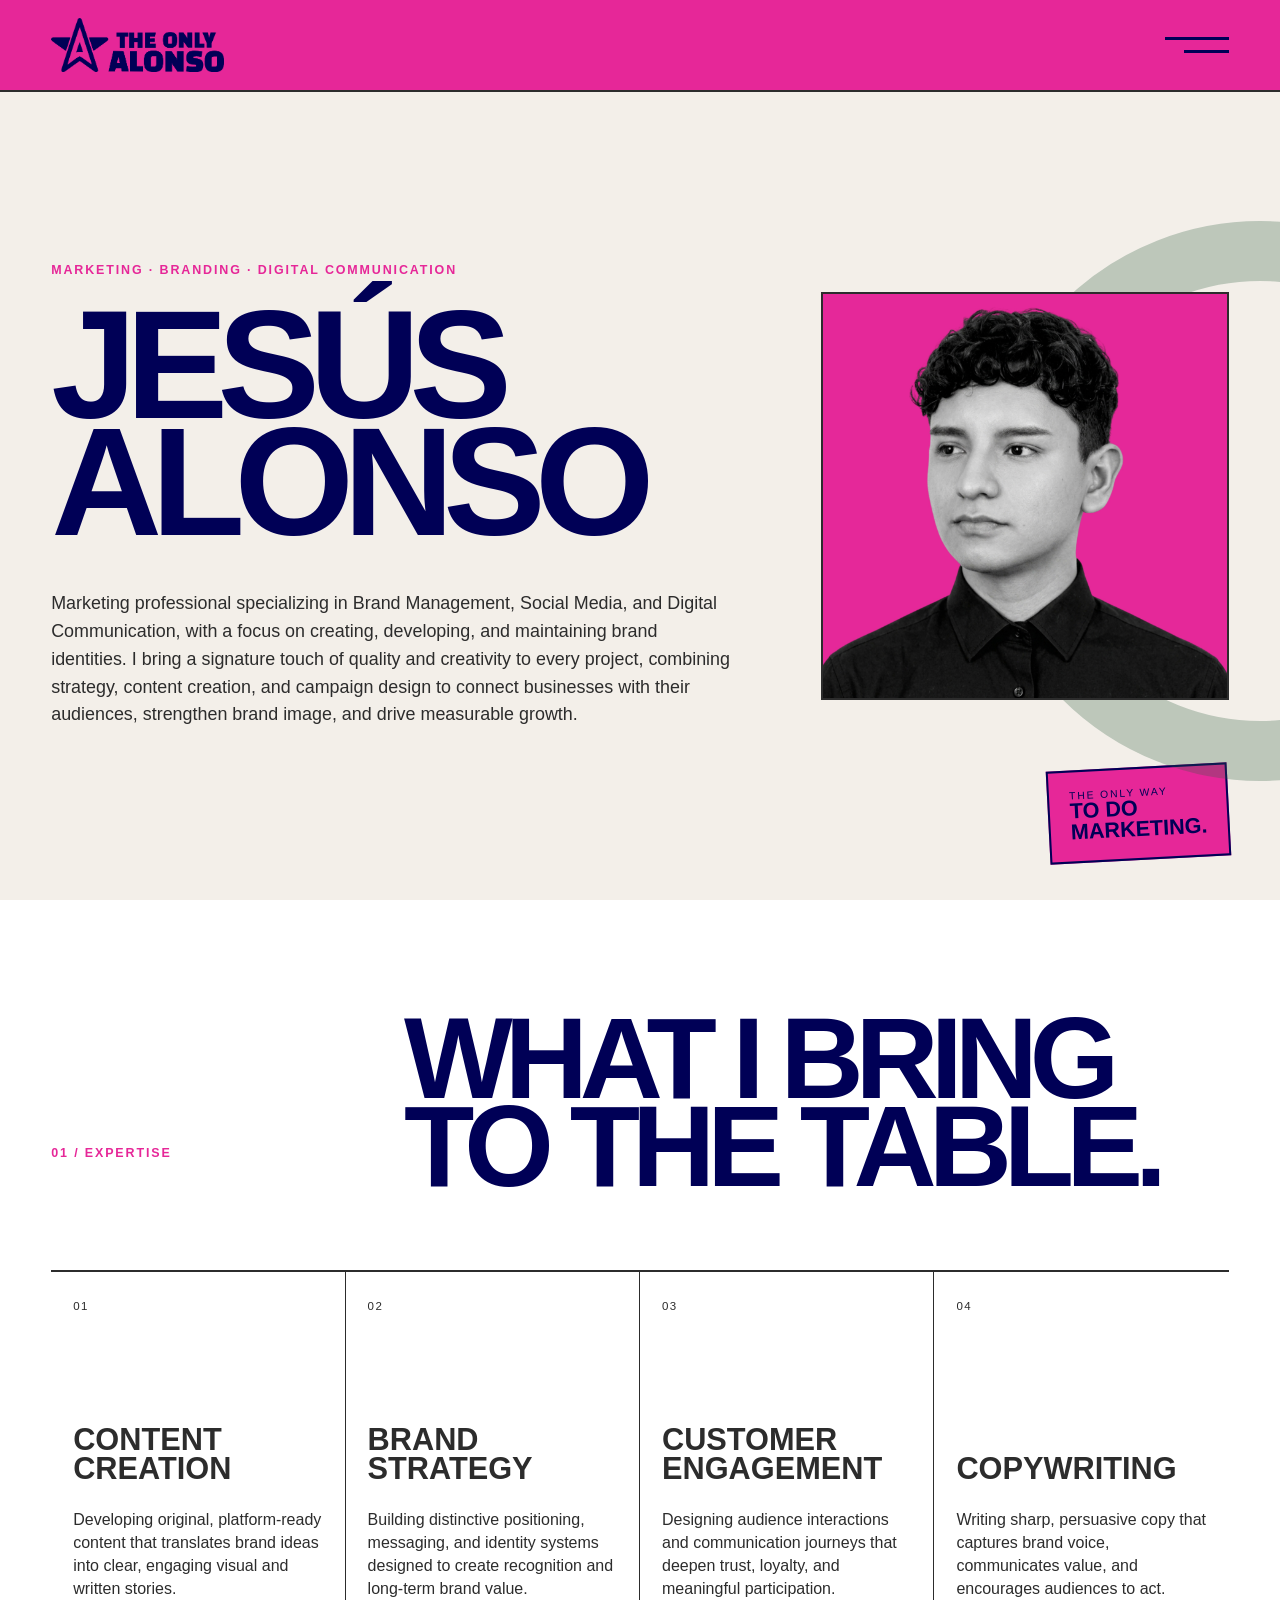
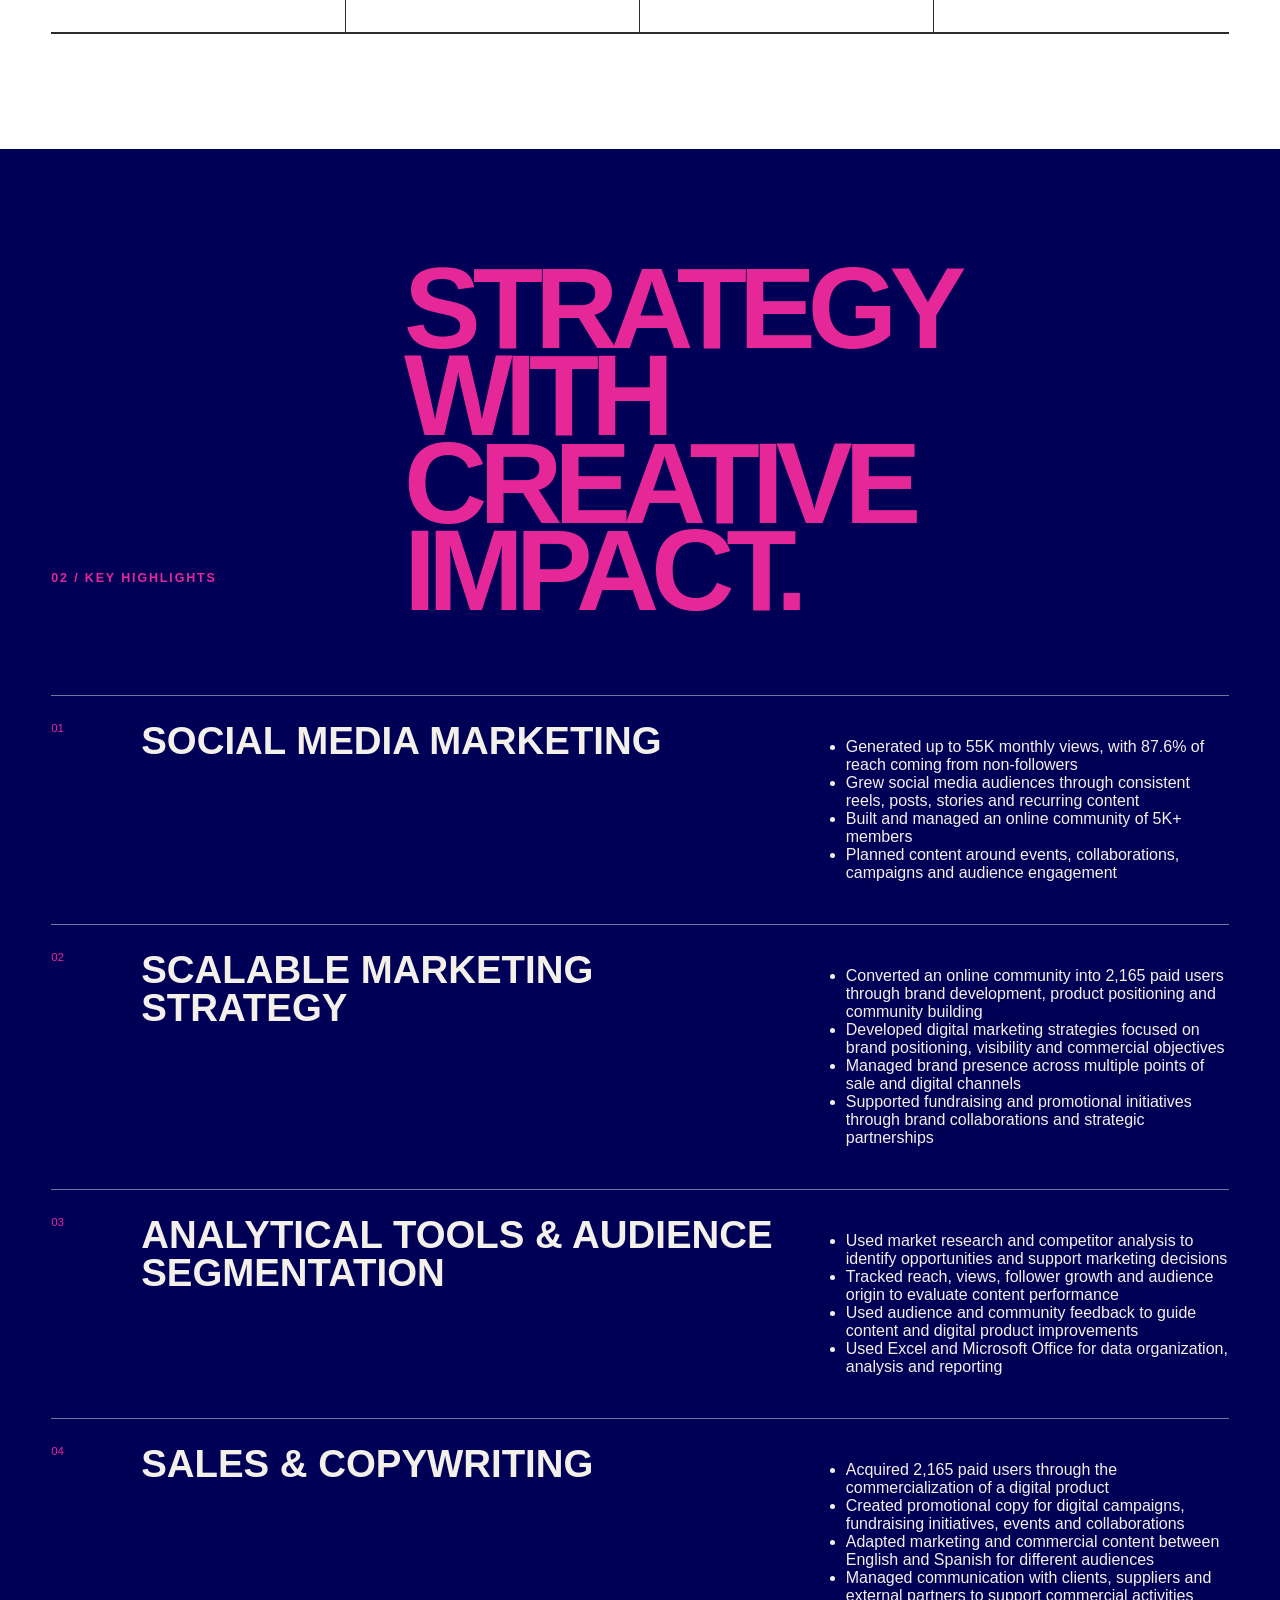
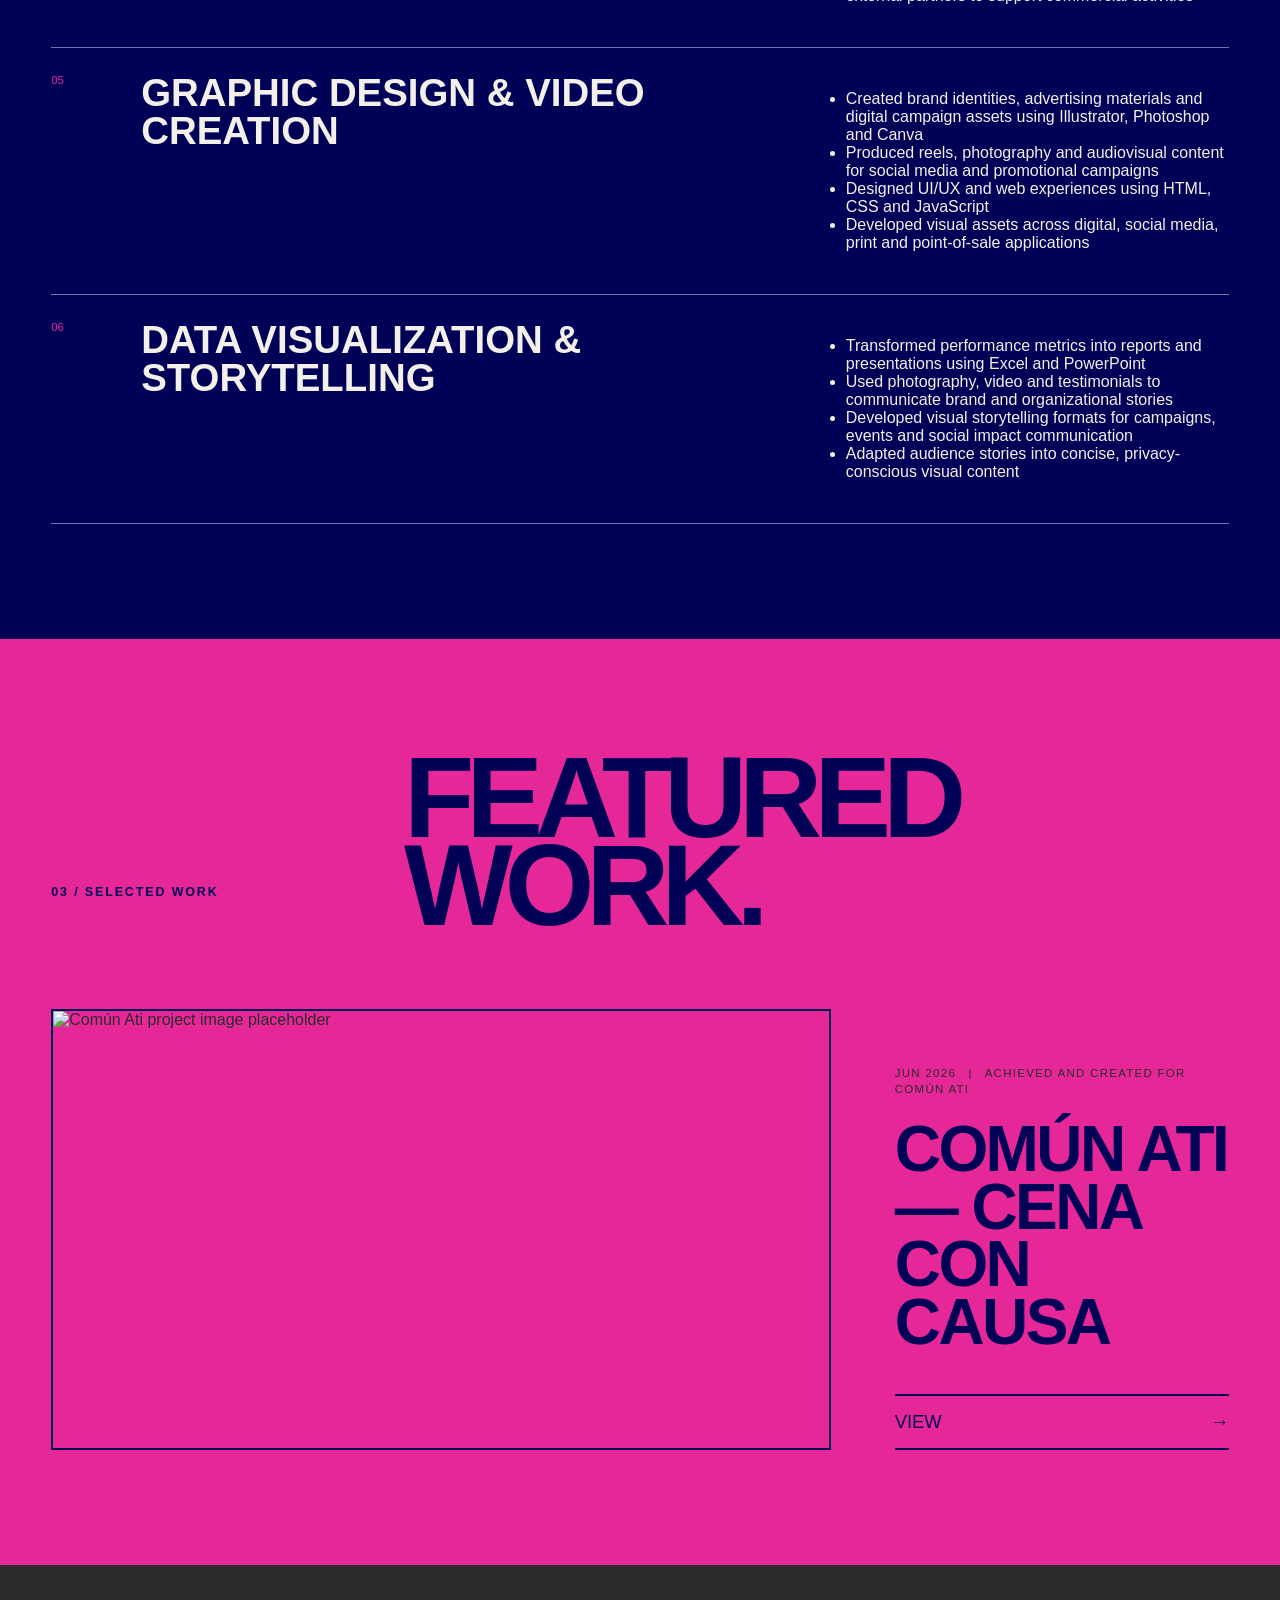
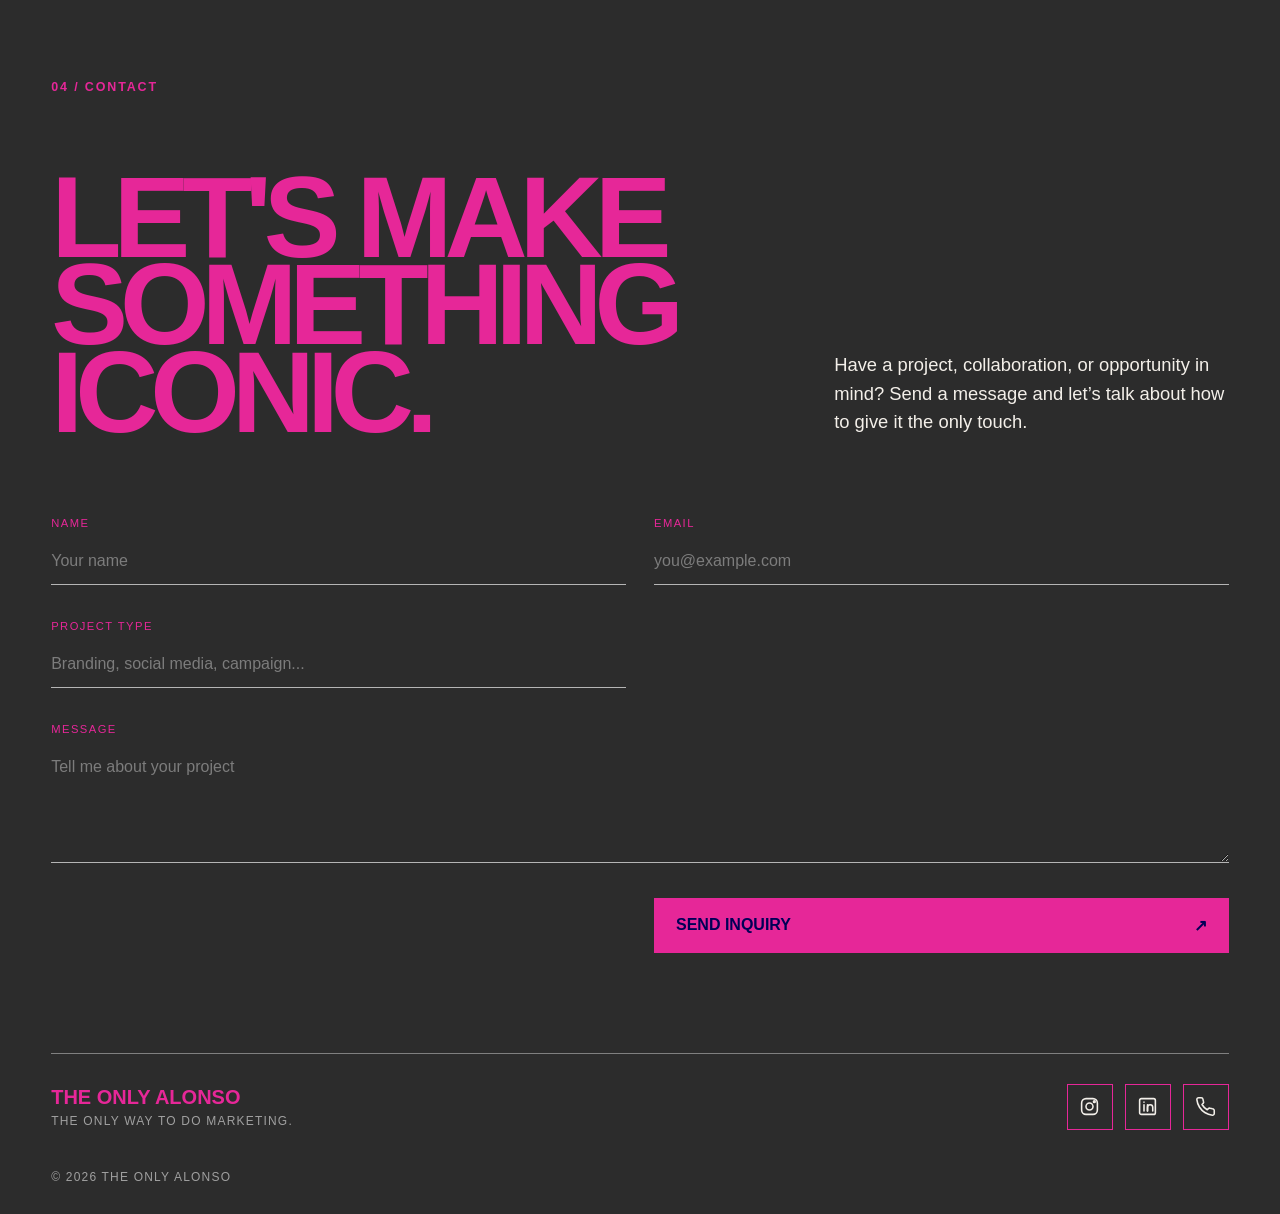
==== commit 036247f2: "Update index.html" ====
--- a/index.html
+++ b/index.html
@@ -91,52 +91,84 @@
             </div>
 
             <div class="highlight-list">
-                <article>
-                    <span>01</span>
-                    <div>
-                        <h3>Social Media Marketing</h3>
-                        <p>★ Generated up to 55K monthly views, with 87.6% of reach coming from non-followers</p>
-                        <p>★ Grew social media audiences through consistent reels, posts, stories and recurring content</p>
-                        <p>★ Built and managed an online community of 5K+ members</p>
-                        <p>★ Planned content around events, collaborations, campaigns and audience engagement</p>
-                    </div>
-                </article>
-                <article>
-                    <span>02</span>
-                    <div>
-                        <h3>Scalable Marketing Strategy</h3>
-                        <p>Placeholder text for a future result, metric, campaign insight, or professional achievement.</p>
-                    </div>
-                </article>
-                <article>
-                    <span>03</span>
-                    <div>
-                        <h3>Analytical Tools & Audience Segmentation</h3>
-                        <p>Placeholder text for a future result, metric, campaign insight, or professional achievement.</p>
-                    </div>
-                </article>
-                <article>
-                    <span>04</span>
-                    <div>
-                        <h3>Sales & Copywriting</h3>
-                        <p>Placeholder text for a future result, metric, campaign insight, or professional achievement.</p>
-                    </div>
-                </article>
-                <article>
-                    <span>05</span>
-                    <div>
-                        <h3>Graphic Design & Video Creation</h3>
-                        <p>Placeholder text for a future result, metric, campaign insight, or professional achievement.</p>
-                    </div>
-                </article>
-                <article>
-                    <span>06</span>
-                    <div>
-                        <h3>Data Visualization & Storytelling</h3>
-                        <p>Placeholder text for a future result, metric, campaign insight, or professional achievement.</p>
-                    </div>
-                </article>
-            </div>
+    <article>
+        <span>01</span>
+        <div>
+            <h3>Social Media Marketing</h3>
+            <ul class="highlight-points">
+                <li>Generated up to 55K monthly views, with 87.6% of reach coming from non-followers</li>
+                <li>Grew social media audiences through consistent reels, posts, stories and recurring content</li>
+                <li>Built and managed an online community of 5K+ members</li>
+                <li>Planned content around events, collaborations, campaigns and audience engagement</li>
+            </ul>
+        </div>
+    </article>
+
+    <article>
+        <span>02</span>
+        <div>
+            <h3>Scalable Marketing Strategy</h3>
+            <ul class="highlight-points">
+                <li>Converted an online community into 2,165 paid users through brand development, product positioning and community building</li>
+                <li>Developed digital marketing strategies focused on brand positioning, visibility and commercial objectives</li>
+                <li>Managed brand presence across multiple points of sale and digital channels</li>
+                <li>Supported fundraising and promotional initiatives through brand collaborations and strategic partnerships</li>
+            </ul>
+        </div>
+    </article>
+
+    <article>
+        <span>03</span>
+        <div>
+            <h3>Analytical Tools & Audience Segmentation</h3>
+            <ul class="highlight-points">
+                <li>Used market research and competitor analysis to identify opportunities and support marketing decisions</li>
+                <li>Tracked reach, views, follower growth and audience origin to evaluate content performance</li>
+                <li>Used audience and community feedback to guide content and digital product improvements</li>
+                <li>Used Excel and Microsoft Office for data organization, analysis and reporting</li>
+            </ul>
+        </div>
+    </article>
+
+    <article>
+        <span>04</span>
+        <div>
+            <h3>Sales & Copywriting</h3>
+            <ul class="highlight-points">
+                <li>Acquired 2,165 paid users through the commercialization of a digital product</li>
+                <li>Created promotional copy for digital campaigns, fundraising initiatives, events and collaborations</li>
+                <li>Adapted marketing and commercial content between English and Spanish for different audiences</li>
+                <li>Managed communication with clients, suppliers and external partners to support commercial activities</li>
+            </ul>
+        </div>
+    </article>
+
+    <article>
+        <span>05</span>
+        <div>
+            <h3>Graphic Design & Video Creation</h3>
+            <ul class="highlight-points">
+                <li>Created brand identities, advertising materials and digital campaign assets using Illustrator, Photoshop and Canva</li>
+                <li>Produced reels, photography and audiovisual content for social media and promotional campaigns</li>
+                <li>Designed UI/UX and web experiences using HTML, CSS and JavaScript</li>
+                <li>Developed visual assets across digital, social media, print and point-of-sale applications</li>
+            </ul>
+        </div>
+    </article>
+
+    <article>
+        <span>06</span>
+        <div>
+            <h3>Data Visualization & Storytelling</h3>
+            <ul class="highlight-points">
+                <li>Transformed performance metrics into reports and presentations using Excel and PowerPoint</li>
+                <li>Used photography, video and testimonials to communicate brand and organizational stories</li>
+                <li>Developed visual storytelling formats for campaigns, events and social impact communication</li>
+                <li>Adapted audience stories into concise, privacy-conscious visual content</li>
+            </ul>
+        </div>
+    </article>
+</div>
         </section>
 
         <section class="work section-shell" id="work">
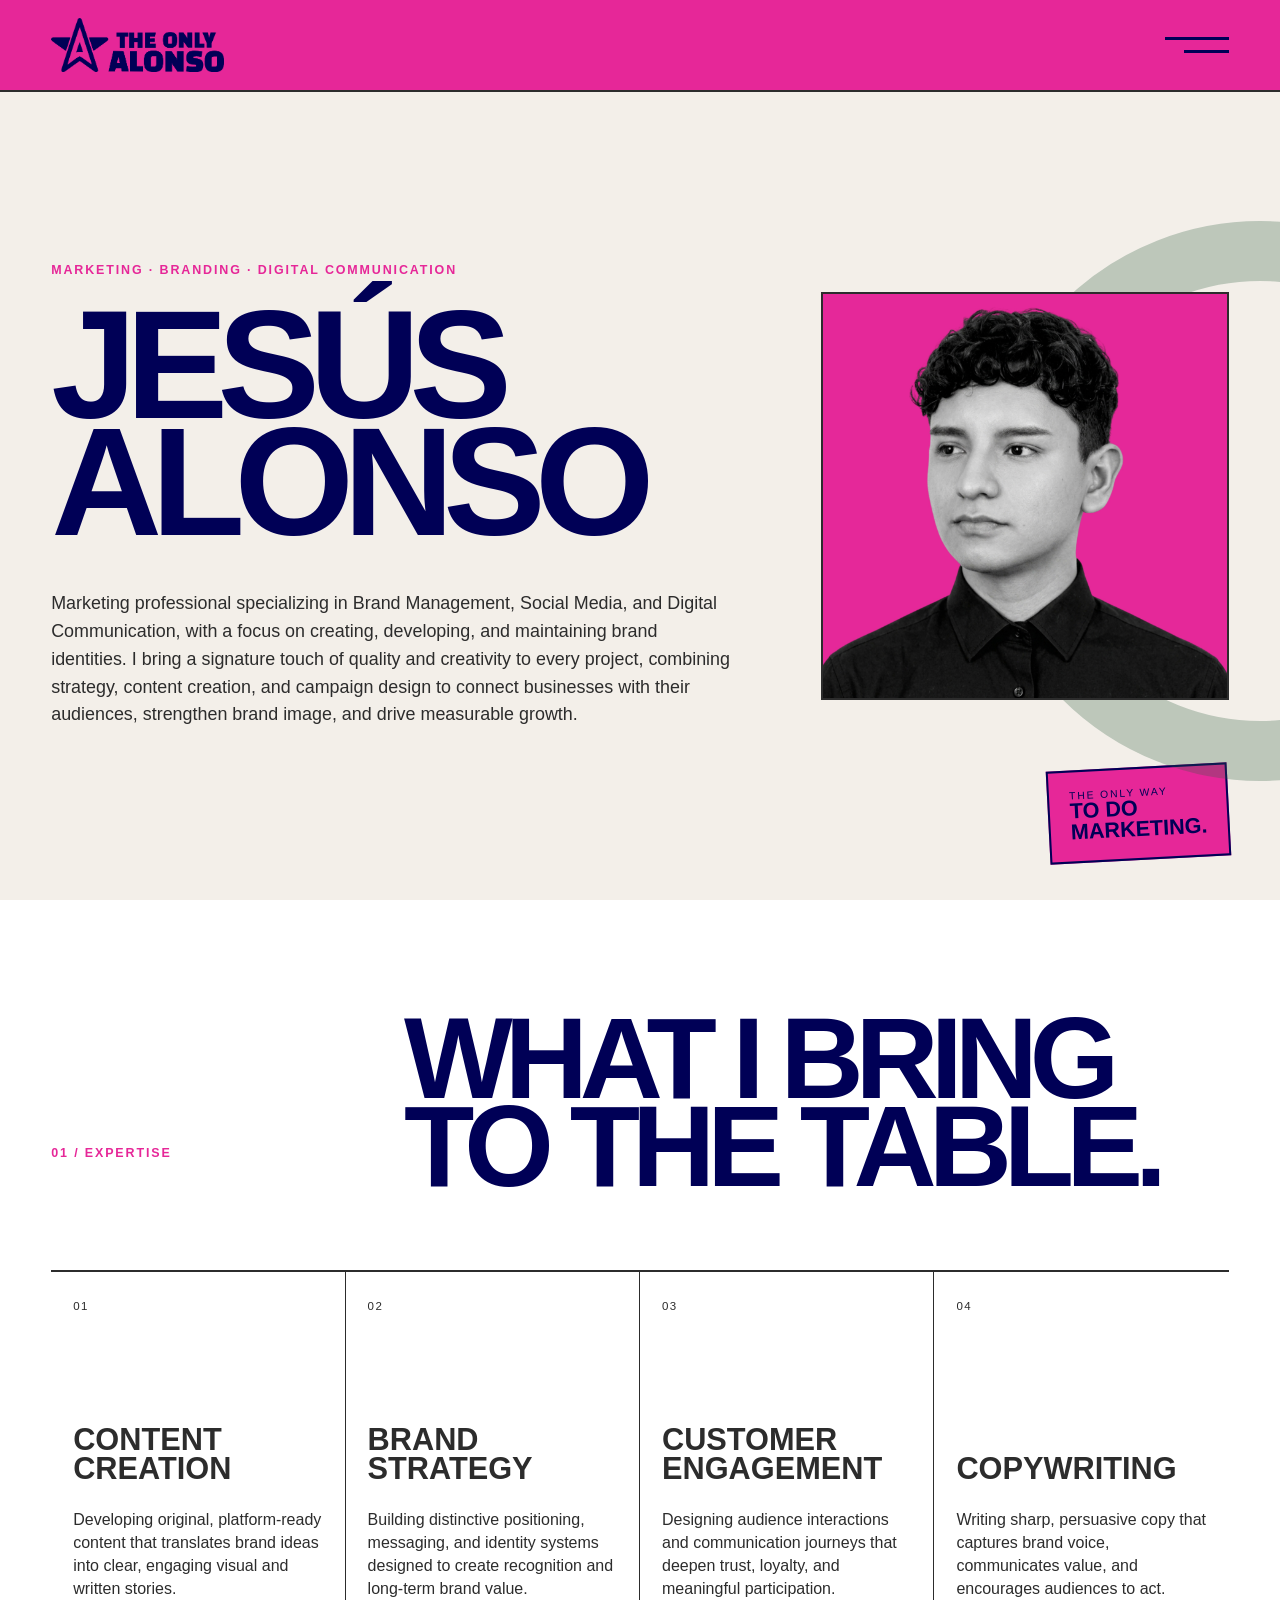
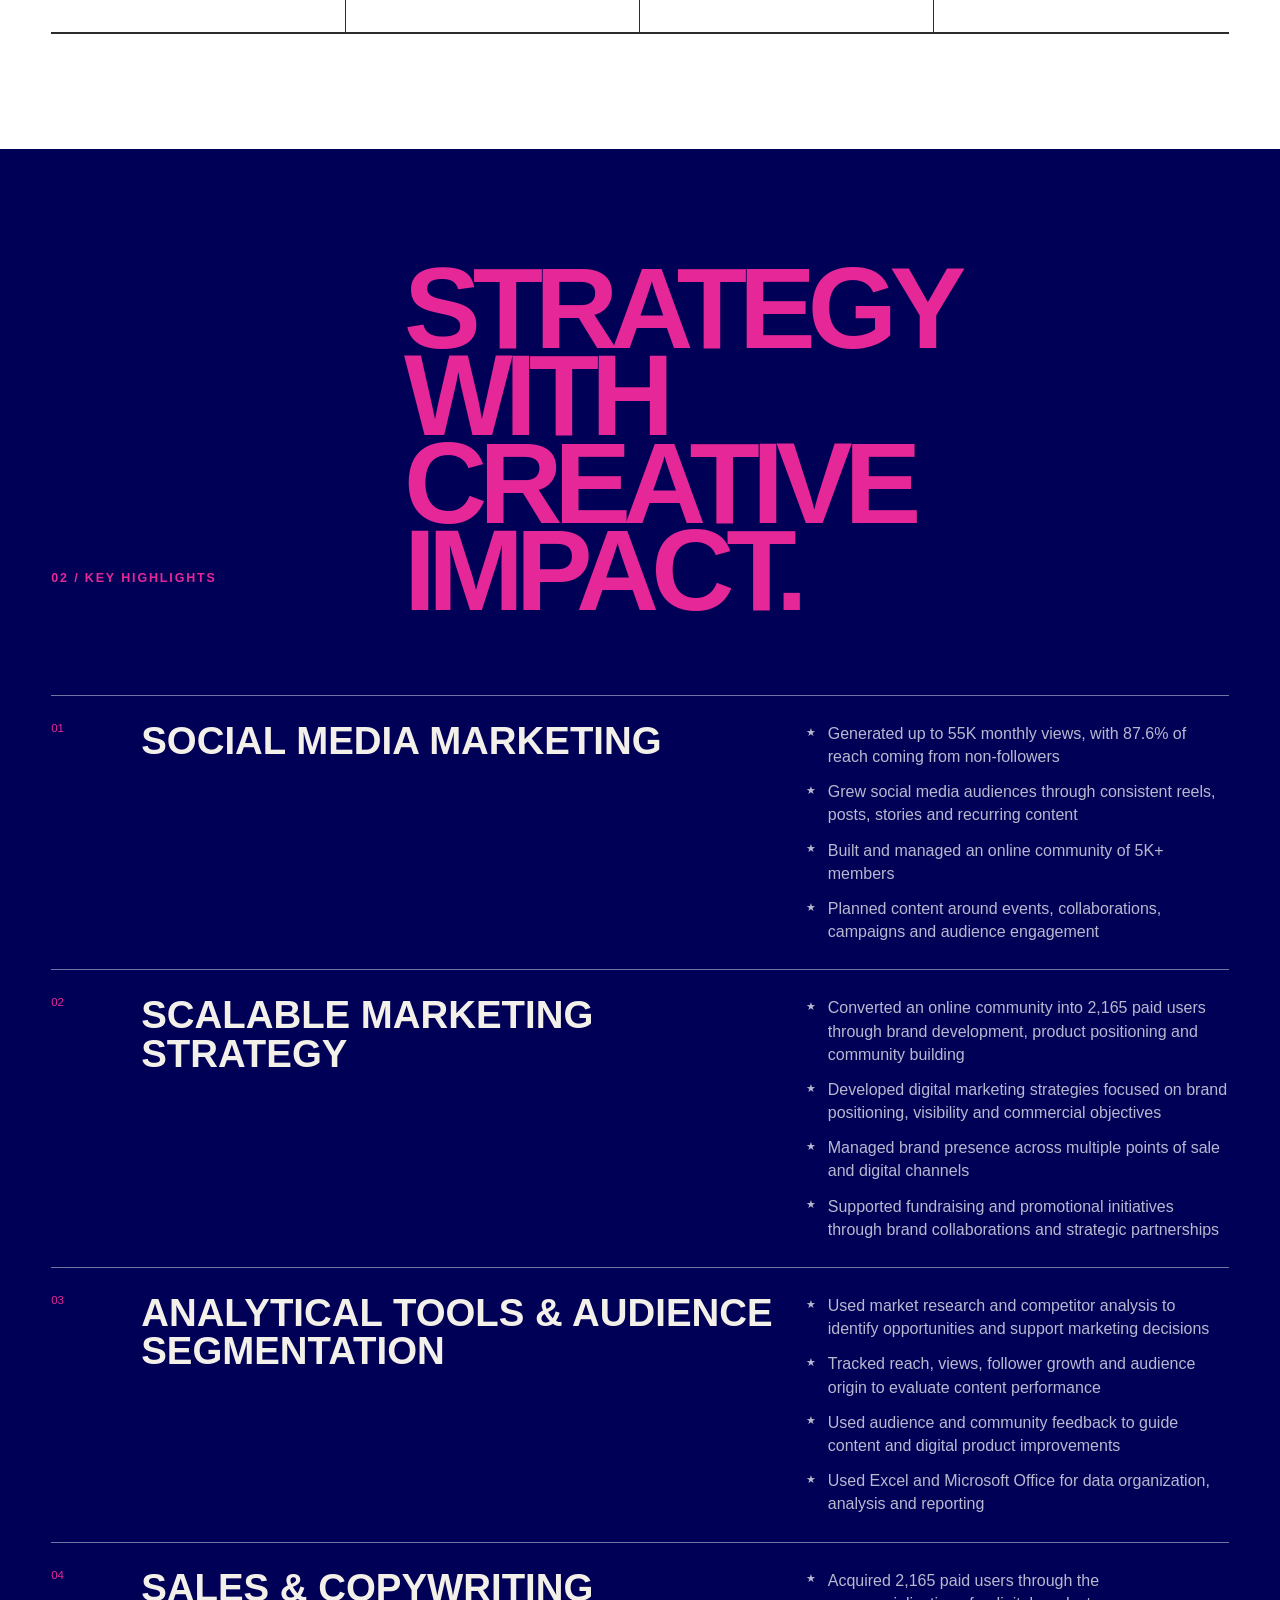
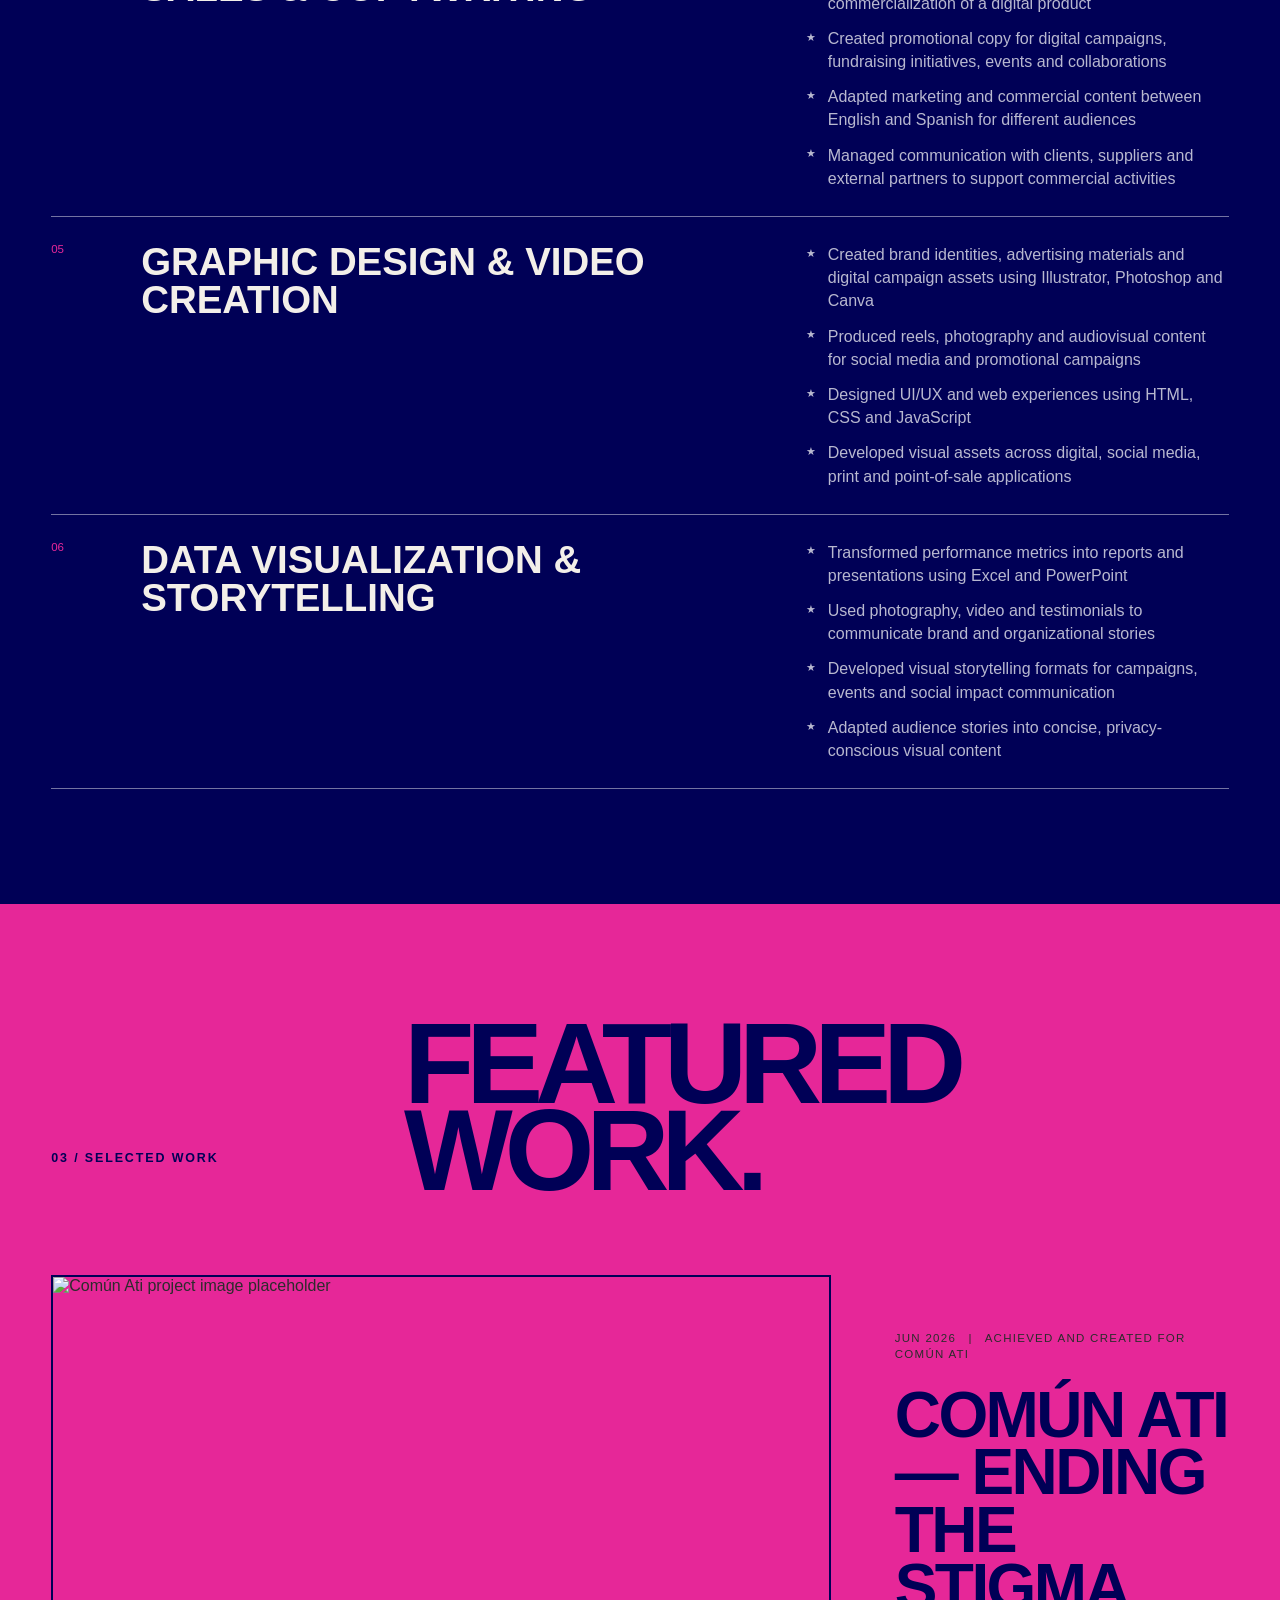
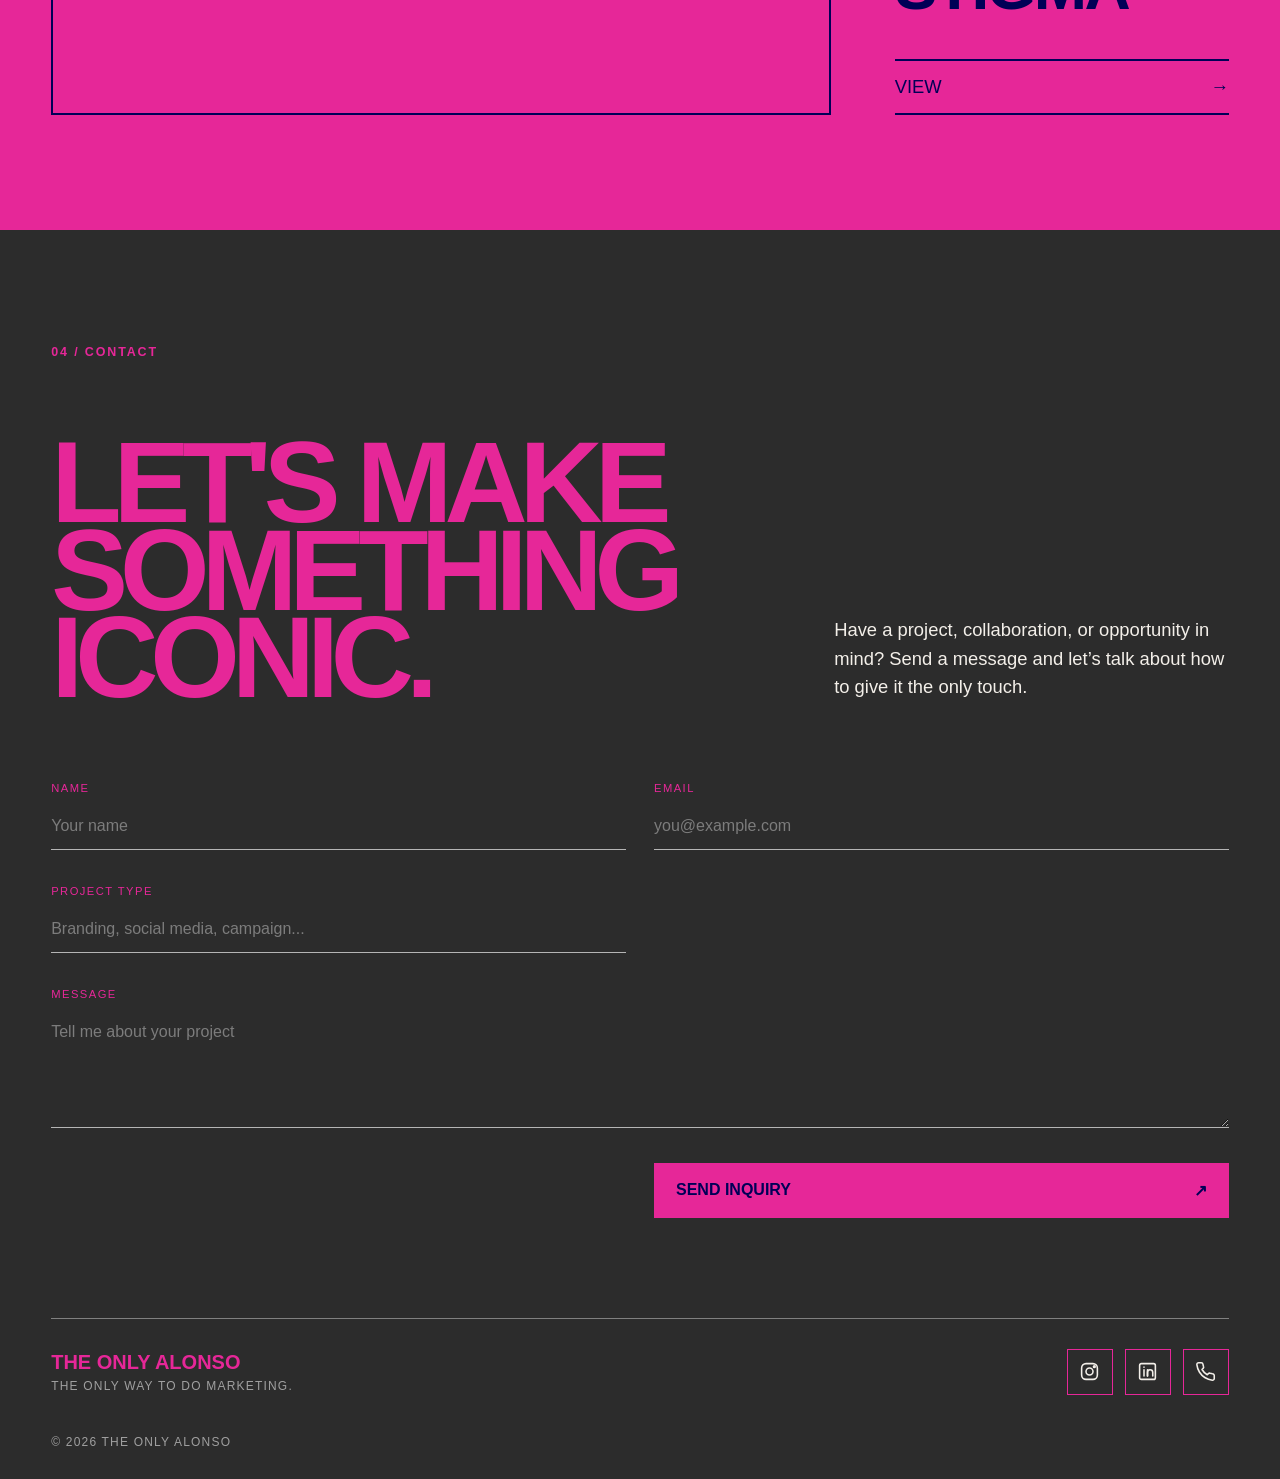
==== commit dcfc033c: "bbb" ====
--- a/index.html
+++ b/index.html
@@ -178,12 +178,12 @@
             </div>
 
             <article class="featured-project">
-                <a class="project-image" href="comun-ati.html" aria-label="View Común Ati - Cena con causa project">
-                    <img src="assets/project-placeholder.svg" alt="Común Ati project image placeholder">
+                <a class="project-image" href="comun-ati.html" aria-label="View Común Ati - Ending the stigma project">
+                    <img src="assets/comunatiproject.png" alt="Común Ati project image placeholder">
                 </a>
                 <div class="project-details">
                     <p class="project-meta">JUN 2026 <span>|</span> Achieved and created for Común Ati</p>
-                    <h3>Común Ati — Cena con causa</h3>
+                    <h3>Común Ati — Ending the stigma</h3>
                     <a class="project-link" href="comun-ati.html">View <span>→</span></a>
                 </div>
             </article>
--- a/styles.css
+++ b/styles.css
@@ -365,11 +365,30 @@
     text-transform: uppercase;
 }
 
-.highlight-list p {
+.highlight-points {
     margin: 0;
-    max-width: 440px;
-    line-height: 1.5;
+    padding: 0;
+    max-width: 520px;
+    list-style: none;
+    display: grid;
+    gap: 12px;
     color: rgba(255,255,255,.72);
+}
+
+.highlight-points li {
+    position: relative;
+    padding-left: 22px;
+    line-height: 1.45;
+    color: inherit;
+}
+
+.highlight-points li::before {
+    content: "★";
+    position: absolute;
+    left: 0;
+    top: 0.15em;
+    color: inherit;
+    font-size: 0.7em;
 }
 
 .work {
